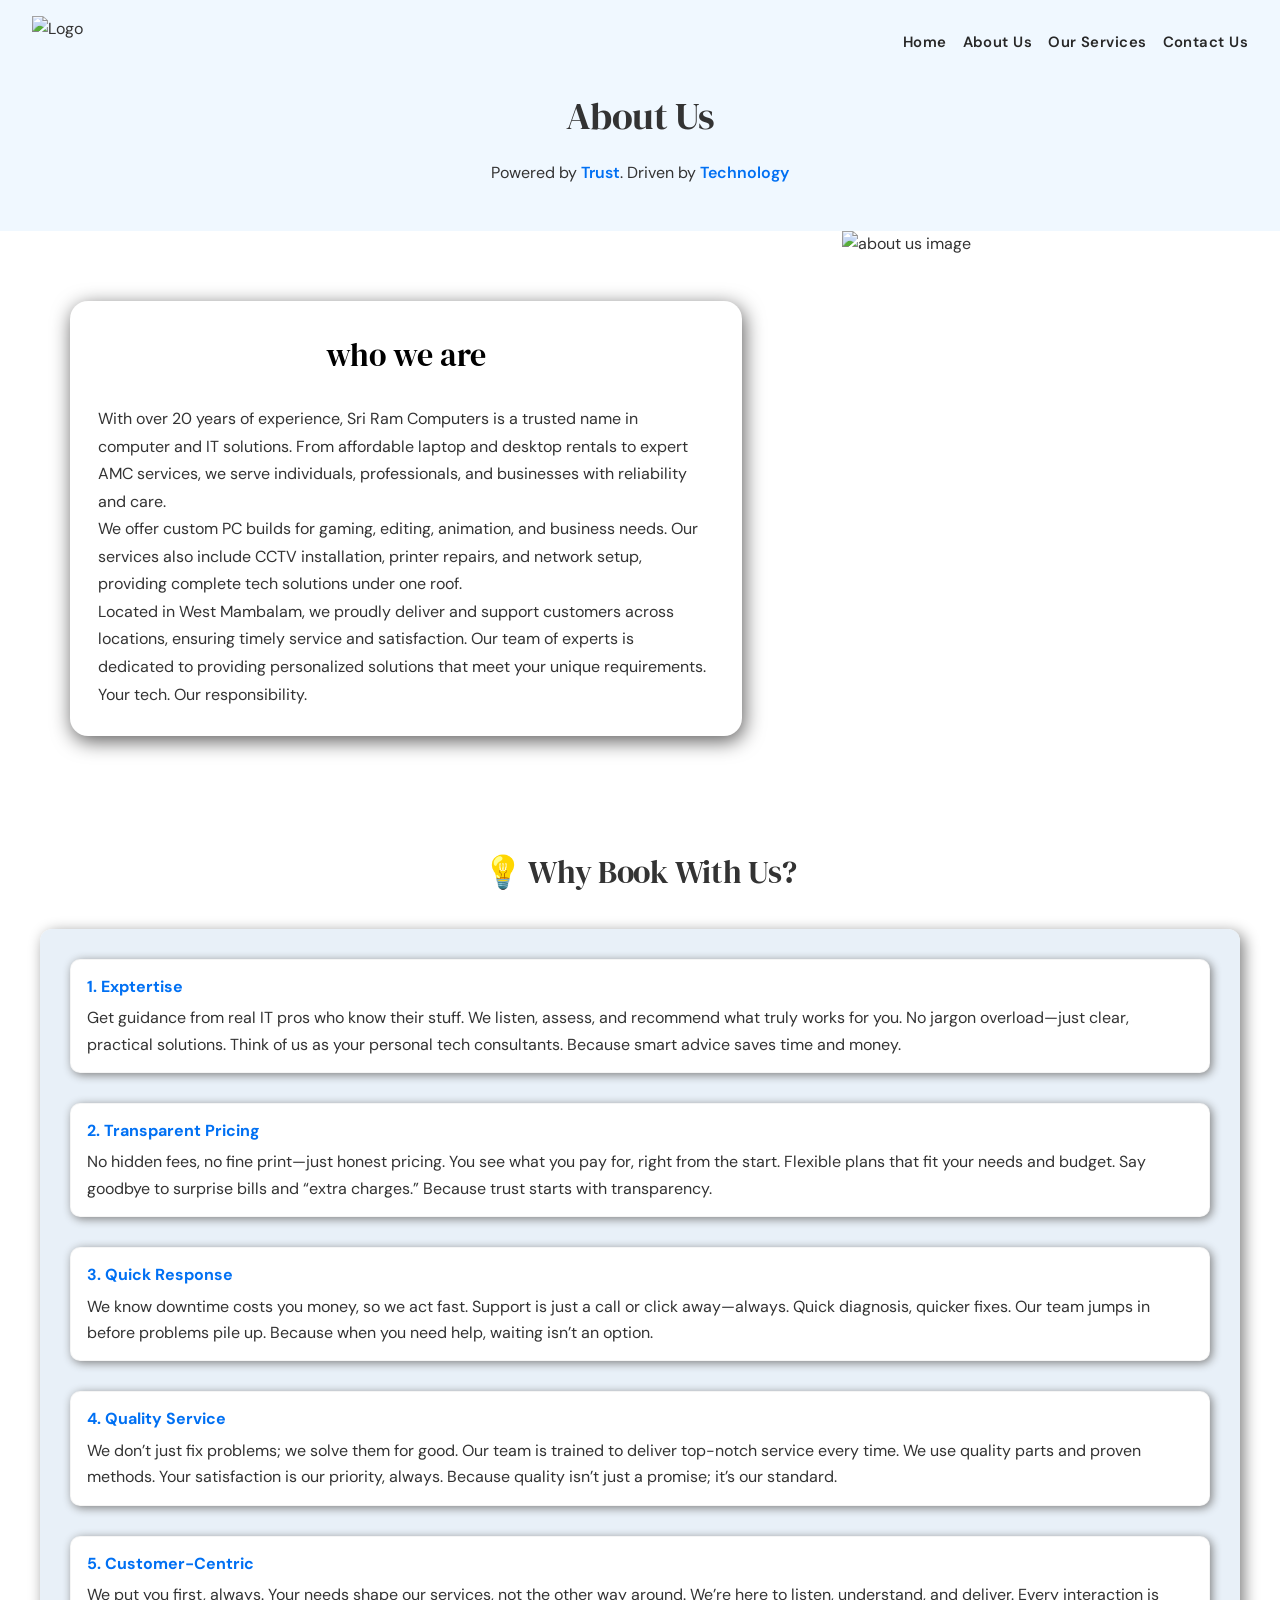
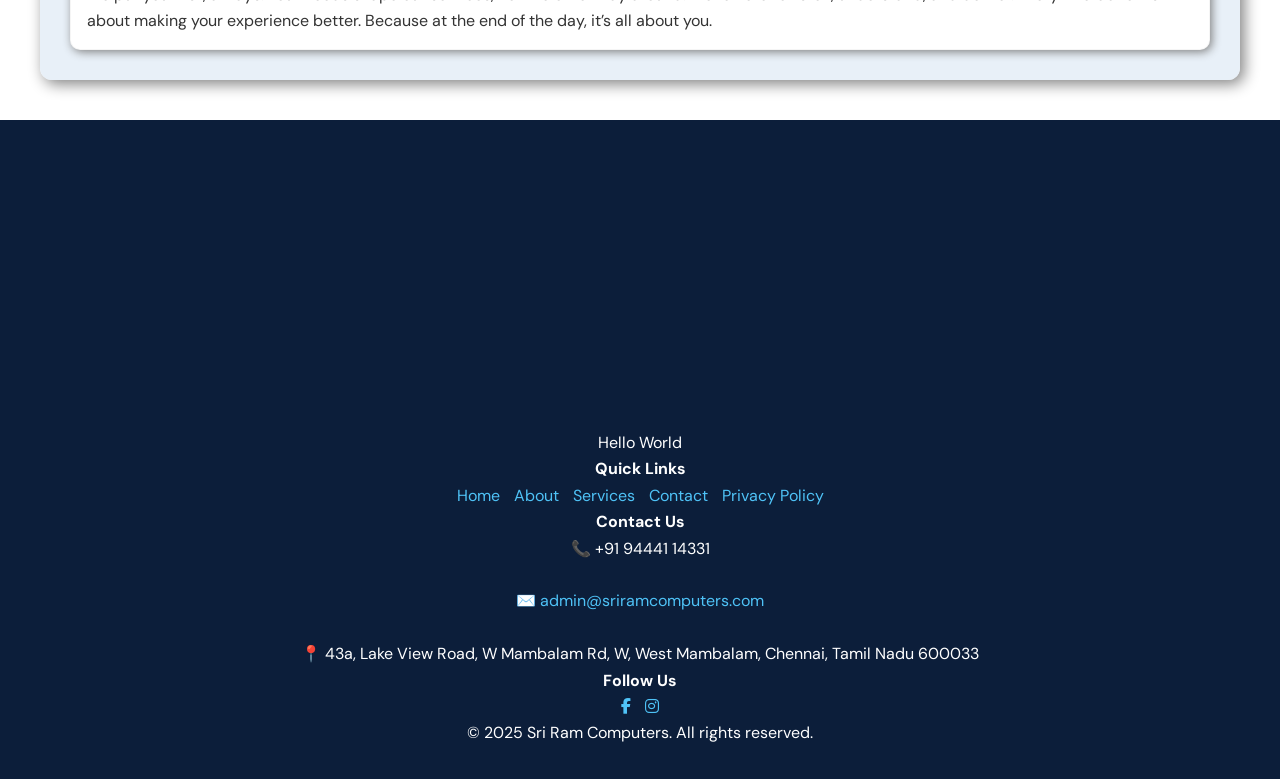
==== about.html @ b716f4c9 "SEO done and the footers edited" ====
<!DOCTYPE html>
<html lang="en">

<head>
  <meta charset="UTF-8">
  <meta name="viewport" content="width=device-width, initial-scale=1.0">
  <title>About Sri Ram Computers | 25+ Years IT Experience in Chennai</title>
  <!-- SEO Meta -->
  <meta name="description"
    content="Learn about Sri Ram Computers – a trusted IT partner in Chennai for over 25 years, offering reliable computer sales, rentals, and services for homes and businesses.">
  <meta name="keywords"
    content="about Sri Ram Computers, IT company Chennai, computer services Chennai, trusted IT partner Chennai">
  <meta name="robots" content="index, follow">
  <meta name="author" content="Sri Ram Computers">
  <link rel="canonical" href="https://www.sriramcomputers.com/about.html">
  <!-- Open Graph -->
  <meta property="og:type" content="website">
  <meta property="og:url" content="https://www.sriramcomputers.com/about.html">
  <meta property="og:title" content="About Sri Ram Computers | Chennai's Trusted IT Partner">
  <meta property="og:description"
    content="Over 25 years of IT expertise in Chennai. Sales, service, rentals and support for individuals and businesses.">
  <meta property="og:image" content="https://www.sriramcomputers.com/img/aboutus.jpg">
  <meta property="og:site_name" content="Sri Ram Computers">
  <meta property="og:locale" content="en_IN">
  <!-- Twitter Card -->
  <meta name="twitter:card" content="summary_large_image">
  <meta name="twitter:title" content="About Sri Ram Computers | Chennai's Trusted IT Partner">
  <meta name="twitter:description"
    content="Over 25 years of IT expertise in Chennai. Sales, service, rentals and support for individuals and businesses.">
  <meta name="twitter:image" content="https://www.sriramcomputers.com/img/aboutus.jpg">
  <link
    href="https://fonts.googleapis.com/css2?family=DM+Sans:ital,opsz,wght@0,9..40,400;0,9..40,500;0,9..40,600;0,9..40,700&family=DM+Serif+Display&family=Bebas+Neue&display=swap"
    rel="stylesheet">
  <link rel="stylesheet" href="css/about.css">
  <link rel="icon" type="image/x-icon" href="/img/fav.png">
  <link href="https://fonts.googleapis.com/css2?family=Inter:wght@400;600;700&display=swap" rel="stylesheet">
  <link href="https://fonts.googleapis.com/css2?family=Bebas+Neue&display=swap" rel="stylesheet">
  <link rel="stylesheet" href="https://cdnjs.cloudflare.com/ajax/libs/font-awesome/6.4.0/css/all.min.css" />
</head>

<body>
  <nav>
    <img class="nav-logo" src="img/logo.png" alt="Logo">

    <button class="menu-toggle" id="menu-toggle" aria-label="Menu" aria-expanded="false" aria-controls="nav-links">
      <span></span><span></span><span></span>
    </button>

    <div class="nav-gap" id="nav-links">
      <a href="index.html" class="btn">Home</a>
      <a href="index.html#about" class="btn">About Us</a>
      <a href="index.html#services" class="btn">Our Services</a>
      <a href="index.html#contact" class="btn">Contact Us</a>
    </div>
  </nav>

  <header class="hero" id="home">
    <h1>About Us</h1>
    <p>Powered by <span>Trust</span>. Driven by <span>Technology</span></p>
  </header>

  <div class="about-container">
    <div class="text-container">

      <h3>who we are</h3>

      <p>With over 20 years of experience, Sri Ram Computers is a trusted name in computer and IT solutions. From
        affordable laptop and desktop rentals to expert AMC services, we serve individuals, professionals, and
        businesses with reliability and care.</p>
      <p>We offer custom PC builds for gaming, editing, animation, and business needs. Our services also include CCTV
        installation, printer repairs, and network setup, providing complete tech solutions under one roof.</p>
      <p>Located in West Mambalam, we proudly deliver and support customers across locations, ensuring timely service
        and satisfaction. Our team of experts is dedicated to providing personalized solutions that meet your unique
        requirements.</p>
      <p>Your tech. Our responsibility.</p>
    </div>
    <div class="image-container">
      <img src="img/aboutus.jpg" alt="about us image">
    </div>
  </div>

  <div class="reason">
    <h2>💡 Why Book With Us?</h2>
    <div class="reason-list">
      <div class="reason-item">
        <h3>1. Exptertise</h3>
        <p>Get guidance from real IT pros who know their stuff.
          We listen, assess, and recommend what truly works for you.
          No jargon overload—just clear, practical solutions.
          Think of us as your personal tech consultants.
          Because smart advice saves time and money.</p>
      </div>
      <div class="reason-item">
        <h3>2. Transparent Pricing</h3>
        <p>No hidden fees, no fine print—just honest pricing.
          You see what you pay for, right from the start.
          Flexible plans that fit your needs and budget.
          Say goodbye to surprise bills and “extra charges.”
          Because trust starts with transparency.</p>
      </div>
      <div class="reason-item">
        <h3>3. Quick Response</h3>
        <p>We know downtime costs you money, so we act fast.
          Support is just a call or click away—always.
          Quick diagnosis, quicker fixes.
          Our team jumps in before problems pile up.
          Because when you need help, waiting isn’t an option.</p>
      </div>
      <div class="reason-item">
        <h3>4. Quality Service</h3>
        <p>We don’t just fix problems; we solve them for good.
          Our team is trained to deliver top-notch service every time.
          We use quality parts and proven methods.
          Your satisfaction is our priority, always.
          Because quality isn’t just a promise; it’s our standard.</p>
      </div>
      <div class="reason-item">
        <h3>5. Customer-Centric</h3>
        <p>We put you first, always.
          Your needs shape our services, not the other way around.
          We’re here to listen, understand, and deliver.
          Every interaction is about making your experience better.
          Because at the end of the day, it’s all about you.</p>
      </div>
    </div>
  </div>

  <footer class="site-footer">
    <div class="footer-content">

      <div class="footer-columns">
        <!-- Services -->
        <div class="footer-column">
          <div class="map">
            <p><iframe
                src="https://www.google.com/maps/embed?pb=!1m18!1m12!1m3!1d3471.8677918205467!2d80.22515581290097!3d13.040030108815001!2m3!1f0!2f0!3f0!3m2!1i1024!2i768!4f13.1!3m3!1m2!1s0x3a5266fea739a29b%3A0xa30458970c34dec3!2sSri%20Ram%20Computers!5e1!3m2!1sen!2sin!4v1753378066794!5m2!1sen!2sin"
                width="270" height="270" style="border:0;" allowfullscreen="" loading="lazy"
                referrerpolicy="no-referrer-when-downgrade">
              </iframe>
            <p>Hello World</p>
            </p>
          </div>
        </div>

        <!-- Quick Links -->
        <div class="footer-column footer-col1">
          <h4>Quick Links</h4>
          <a href="index.html">Home</a>
          <a href="about.html">About</a>
          <a href="services.html">Services</a>
          <a href="contact.html">Contact</a>
          <a href="privacy-policy.html">Privacy Policy</a>
        </div>

        <!-- Contact Info -->
        <div class="footer-column">
          <h4>Contact Us</h4>
          <p>📞 +91 94441 14331</p>
          <a href="mailto:admin@sriramcomputers.com">
            <p>✉️ admin@sriramcomputers.com</p>
          </a>
          <p>📍 43a, Lake View Road, W Mambalam Rd, W, West Mambalam, Chennai, Tamil Nadu 600033</p>
        </div>

        <!-- Social Links -->
        <div class="footer-column3">
          <h4>Follow Us</h4>
          <div class="social-buttons egeon">
            <a href="http://facebook.com/profile.php?id=61578078930568" class="fb" title="Facebook" target="_blank"><i
                class="fab fa-facebook-f"></i></a>
            <a href="https://www.instagram.com/sriramcomputers_chennai?utm_source=ig_web_button_share_sheet&igsh=ZDNlZDc0MzIxNw=="
              class="insta" title="Instagram" target="_blank"><i class="fab fa-instagram"></i></a>
            <!-- <a href="#" class="yt" title="YouTube" target="_blank"><i class="fab fa-youtube"></i></a> -->
          </div>
        </div>
      </div>

      <!-- Social and Copyright -->
      <div class="footer-bottom">
        <p>© 2025 Sri Ram Computers. All rights reserved.</p>
      </div>
    </div>
  </footer>
</body>


</html>
---- css/about.css ----
/* ========== RESET & GLOBAL STYLES ========== */
* {
  margin: 0;
  padding: 0;
  box-sizing: border-box;
}

a { text-decoration: none; }

:root {
  --font-body: 'DM Sans', 'Segoe UI', Tahoma, Geneva, Verdana, sans-serif;
  --font-display: 'DM Serif Display', Georgia, serif;
}

html, body {
  scroll-behavior: smooth;
  font-family: var(--font-body);
  line-height: 1.65;
  background-color: #ffffff;
  color: #333;
  -webkit-font-smoothing: antialiased;
}

.btn {
  text-decoration: none;
  color: inherit;
  position: relative;
  transition: color 0.3s ease;
  font-family: var(--font-body);
  font-weight: 600;
  letter-spacing: 0.01em;
}

.btn::after {
  content: "";
  position: absolute;
  left: 0;
  bottom: -2px;
  width: 0;
  height: 2px;
  background: currentColor;
  transition: width 0.3s ease;
  pointer-events: none;
  z-index: 1;
}

.btn:hover { color: #5d3eff !important; border-radius: 4px; background: none !important; }
.btn:hover::after { width: 100%; }

img { max-width: 100%; height: auto; display: block; }

nav {
  display: flex;
  justify-content: space-between;
  align-items: center;
  background: #F0F8FF;
  flex-wrap: wrap;
  padding: 16px 32px;
  position: static;
}

.nav-logo { height: 52px; width: auto; object-fit: contain; }

.nav-gap { display: flex; flex-wrap: wrap; gap: 8px; align-items: center; }

.nav-gap a {
  color: rgb(40, 40, 40);
  font-weight: 600;
  font-size: 0.93rem;
  letter-spacing: 0.03em;
  margin-left: 8px;
}

.hero {
  background: transparent;
}

.menu-toggle { display: none; flex-direction: column; gap: 5px; background: transparent; border: 0; cursor: pointer; }
.menu-toggle span { width: 25px; height: 3px; background: rgb(40, 40, 40); border-radius: 2px; }

.bg-blur {
  padding: 36px 40px;
  margin-top: 1rem;
  margin-bottom: 2rem;
  background: #ffffff5e;
  box-shadow: 0 8px 40px rgba(0, 0, 0, 0.08);
  backdrop-filter: blur(2px);
  -webkit-backdrop-filter: blur(3px);
  border-radius: 18px;
  border: 1px solid rgba(255,255,255,0.5);
}

.button {
  line-height: 1;
  text-decoration: none;
  display: inline-flex;
  border: none;
  cursor: pointer;
  align-items: center;
  gap: 0.75rem;
  background-color: #0070f3;
  color: #fff;
  border-radius: 10rem;
  font-family: var(--font-body);
  font-weight: 600;
  font-size: 0.93rem;
  letter-spacing: 0.025em;
  padding: 0.8rem 1.6rem 0.8rem 1.2rem;
  white-space: nowrap;
  overflow: hidden;
  transition: background-color 0.25s, transform 0.15s, box-shadow 0.25s;
  box-shadow: 0 2px 12px rgba(0, 112, 243, 0.2);
}

.button__icon-wrapper {
  flex-shrink: 0;
  width: 26px;
  height: 26px;
  position: relative;
  color: var(--clr);
  background-color: #fff;
  border-radius: 50%;
  display: grid;
  place-items: center;
  overflow: hidden;
}

.button:hover .button__icon-wrapper { color: #000; }
.button__icon-svg--copy { position: absolute; transform: translate(-150%, 150%); }
.button:hover .button__icon-svg:first-child { transition: transform 0.3s ease-in-out; transform: translate(150%, -150%); }
.button:hover .button__icon-svg--copy { transition: transform 0.3s ease-in-out 0.1s; transform: translate(0); }
html, body { height: 100%; }
.button:hover { background: #294bd2; transform: translateY(-1px); box-shadow: 0 6px 20px rgba(41, 75, 210, 0.3); }

/* Hero Section */
.hero {
  background-color: #F0F8FF;
  display: flex;
  flex-direction: column;
  align-items: center;
  padding-bottom: 24px;
}

.hero h1 {
  font-family: var(--font-display);
  font-size: 2.4rem;
  font-weight: 400;
  margin-bottom: 12px;
  letter-spacing: -0.01em;
}

.hero p {
  font-family: var(--font-body);
  font-size: 1rem;
  margin-bottom: 20px;
  line-height: 1.7;
}

.hero p span { color: #0070f3; font-weight: 600; }

.about-container {
  display: flex;
  flex-direction: row;
  gap: 30px;
}

.text-container h3 {
  flex: 1;
  text-align: center;
  font-family: var(--font-display);
  font-size: 2rem;
  font-weight: 400;
  color: #000000;
  margin-bottom: 1.5rem;
}

.text-container p {
  font-family: var(--font-body);
  font-size: 1rem;
  line-height: 1.72;
}

.text-container {
  box-shadow: 2px 5px 20px rgb(92, 91, 91);
  border-radius: 18px;
  padding: 1.75rem;
  margin: 70px;
  background-color: white;
}

.image-container { width: 100%; height: auto; }

.reason {
  display: flex;
  flex-direction: column;
  margin: 20px;
  padding: 20px;
}

.reason h2 {
  font-family: var(--font-display);
  text-align: center;
  margin-bottom: 30px;
  font-size: 2rem;
  font-weight: 400;
  letter-spacing: -0.01em;
}

.reason-list {
  display: flex;
  flex-direction: column;
  gap: 10px;
  background-color: hsla(208, 54%, 93%, 0.836);
  border-radius: 12px;
  padding: 20px;
  box-shadow: 4px 4px 15px grey;
}

.reason-item {
  flex: 1;
  background-color: white;
  padding: 14px 16px;
  border-radius: 10px;
  box-shadow: 2px 2px 10px grey;
  margin: 10px;
  transition: box-shadow 0.3s ease, transform 0.3s ease;
  border: 1px solid rgba(0,0,0,0.04);
}

.reason-item h3 {
  font-family: var(--font-body);
  font-size: 1rem;
  font-weight: 700;
  color: #0070f3;
  margin-bottom: 5px;
}

.reasonn-item p {
  font-family: var(--font-body);
  font-size: 0.95rem;
  color: #333;
  line-height: 1.6;
}

.reason-item:hover {
  transform: scale(1.02);
  box-shadow: 5px 5px 15px grey;
}

/* Footer */
footer {
  background-color: #0c1e3a;
  color: white;
  text-align: center;
  padding: 2rem 1rem;
  display: block;
  unicode-bidi: isolate;
  font-family: var(--font-body);
}

footer a { color: #4fc3f7; margin: 0 5px; text-decoration: none; position: relative; }
footer a:hover { color: white; transition: color 0.3s ease; }
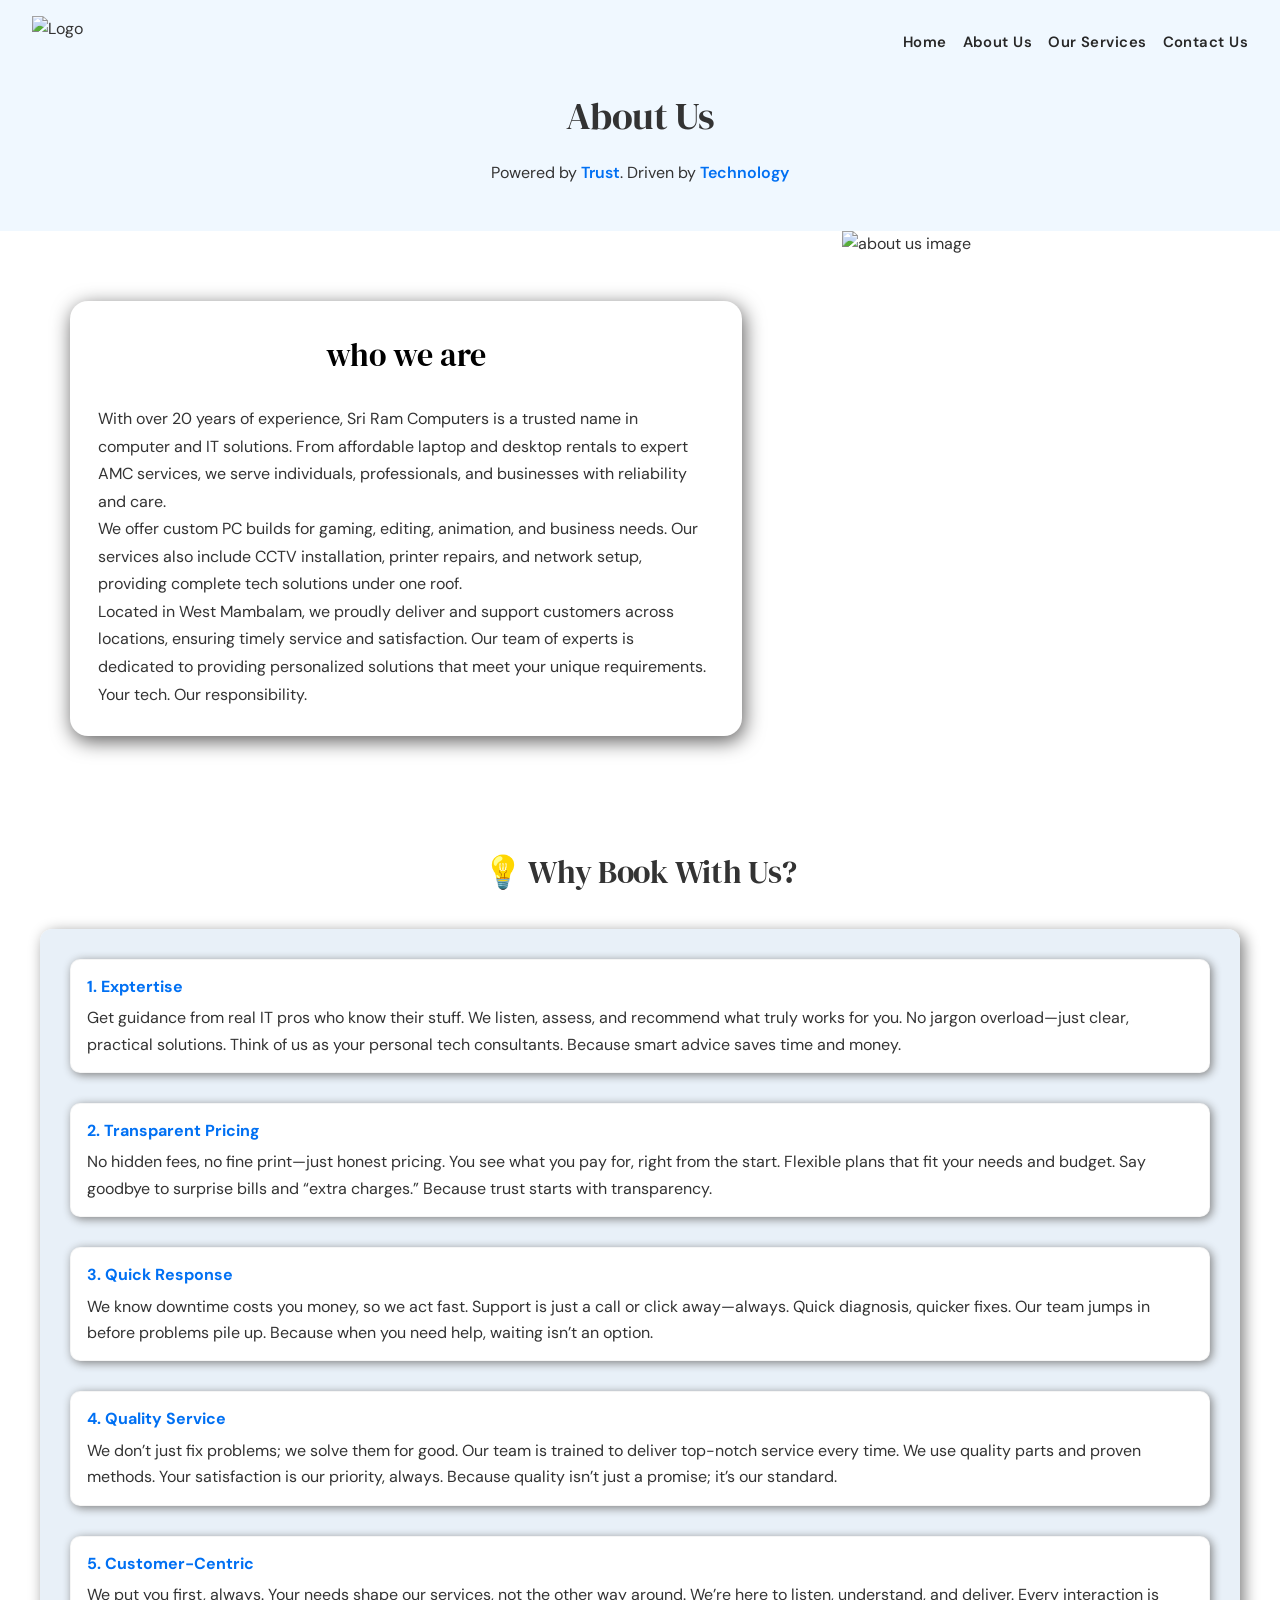
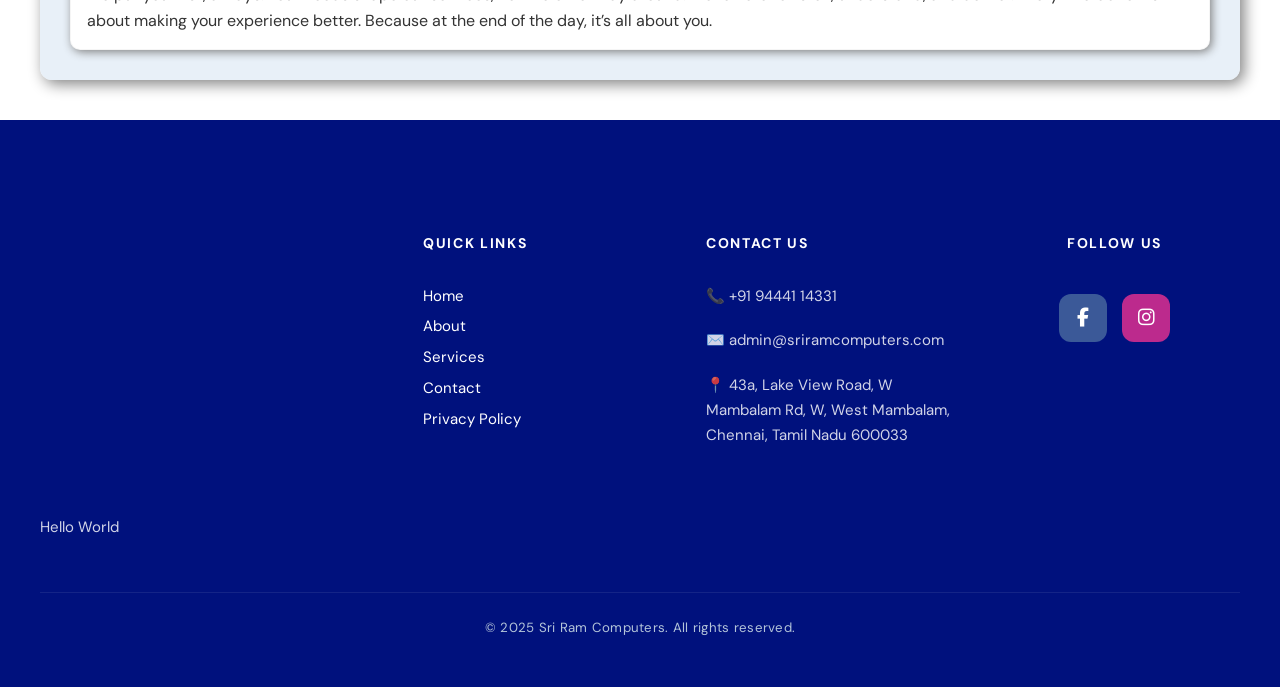
==== commit 8d835c8a: "edited the footer and overall alignments" ====
--- a/about.html
+++ b/about.html
@@ -126,61 +126,61 @@
   </div>
 
   <footer class="site-footer">
-    <div class="footer-content">
+        <div class="footer-content">
 
-      <div class="footer-columns">
-        <!-- Services -->
-        <div class="footer-column">
-          <div class="map">
-            <p><iframe
-                src="https://www.google.com/maps/embed?pb=!1m18!1m12!1m3!1d3471.8677918205467!2d80.22515581290097!3d13.040030108815001!2m3!1f0!2f0!3f0!3m2!1i1024!2i768!4f13.1!3m3!1m2!1s0x3a5266fea739a29b%3A0xa30458970c34dec3!2sSri%20Ram%20Computers!5e1!3m2!1sen!2sin!4v1753378066794!5m2!1sen!2sin"
-                width="270" height="270" style="border:0;" allowfullscreen="" loading="lazy"
-                referrerpolicy="no-referrer-when-downgrade">
-              </iframe>
-            <p>Hello World</p>
-            </p>
-          </div>
+            <div class="footer-columns">
+                <!-- Services -->
+                <div class="footer-column">
+                    <div class="map">
+                        <p><iframe
+                                src="https://www.google.com/maps/embed?pb=!1m18!1m12!1m3!1d3471.8677918205467!2d80.22515581290097!3d13.040030108815001!2m3!1f0!2f0!3f0!3m2!1i1024!2i768!4f13.1!3m3!1m2!1s0x3a5266fea739a29b%3A0xa30458970c34dec3!2sSri%20Ram%20Computers!5e1!3m2!1sen!2sin!4v1753378066794!5m2!1sen!2sin"
+                                width="270" height="270" style="border:0;" allowfullscreen="" loading="lazy"
+                                referrerpolicy="no-referrer-when-downgrade">
+                            </iframe>
+                            <p>Hello World</p>
+                        </p>
+                    </div>
+                </div>
+
+                <!-- Quick Links -->
+                <div class="footer-column footer-col1">
+                    <h4>Quick Links</h4>
+                    <a href="index.html">Home</a>
+                    <a href="about.html">About</a>
+                    <a href="services.html">Services</a>
+                    <a href="contact.html">Contact</a>
+                    <a href="privacy-policy.html">Privacy Policy</a>
+                </div>
+
+                <!-- Contact Info -->
+                <div class="footer-column">
+                    <h4>Contact Us</h4>
+                    <p>📞 +91 94441 14331</p>
+                    <a href="mailto:admin@sriramcomputers.com">
+                        <p>✉️ admin@sriramcomputers.com</p>
+                    </a>
+                    <p>📍 43a, Lake View Road, W Mambalam Rd, W, West Mambalam, Chennai, Tamil Nadu 600033</p>
+                </div>
+
+                <!-- Social Links -->
+                <div class="footer-column3">
+                    <h4>Follow Us</h4>
+                    <div class="social-buttons egeon">
+                        <a href="http://facebook.com/profile.php?id=61578078930568" class="fb" title="Facebook"
+                            target="_blank"><i class="fab fa-facebook-f"></i></a>
+                        <a href="https://www.instagram.com/sriramcomputers_chennai?utm_source=ig_web_button_share_sheet&igsh=ZDNlZDc0MzIxNw=="
+                            class="insta" title="Instagram" target="_blank"><i class="fab fa-instagram"></i></a>
+                        <!-- <a href="#" class="yt" title="YouTube" target="_blank"><i class="fab fa-youtube"></i></a> -->
+                    </div>
+                </div>
+            </div>
+
+            <!-- Social and Copyright -->
+            <div class="footer-bottom">
+                <p>© 2025 Sri Ram Computers. All rights reserved.</p>
+            </div>
         </div>
-
-        <!-- Quick Links -->
-        <div class="footer-column footer-col1">
-          <h4>Quick Links</h4>
-          <a href="index.html">Home</a>
-          <a href="about.html">About</a>
-          <a href="services.html">Services</a>
-          <a href="contact.html">Contact</a>
-          <a href="privacy-policy.html">Privacy Policy</a>
-        </div>
-
-        <!-- Contact Info -->
-        <div class="footer-column">
-          <h4>Contact Us</h4>
-          <p>📞 +91 94441 14331</p>
-          <a href="mailto:admin@sriramcomputers.com">
-            <p>✉️ admin@sriramcomputers.com</p>
-          </a>
-          <p>📍 43a, Lake View Road, W Mambalam Rd, W, West Mambalam, Chennai, Tamil Nadu 600033</p>
-        </div>
-
-        <!-- Social Links -->
-        <div class="footer-column3">
-          <h4>Follow Us</h4>
-          <div class="social-buttons egeon">
-            <a href="http://facebook.com/profile.php?id=61578078930568" class="fb" title="Facebook" target="_blank"><i
-                class="fab fa-facebook-f"></i></a>
-            <a href="https://www.instagram.com/sriramcomputers_chennai?utm_source=ig_web_button_share_sheet&igsh=ZDNlZDc0MzIxNw=="
-              class="insta" title="Instagram" target="_blank"><i class="fab fa-instagram"></i></a>
-            <!-- <a href="#" class="yt" title="YouTube" target="_blank"><i class="fab fa-youtube"></i></a> -->
-          </div>
-        </div>
-      </div>
-
-      <!-- Social and Copyright -->
-      <div class="footer-bottom">
-        <p>© 2025 Sri Ram Computers. All rights reserved.</p>
-      </div>
-    </div>
-  </footer>
+    </footer>
 </body>
 
 
--- a/css/about.css
+++ b/css/about.css
@@ -247,16 +247,516 @@
   box-shadow: 5px 5px 15px grey;
 }
 
-/* Footer */
-footer {
-  background-color: #0c1e3a;
+/* ========== FOOTER ========== */
+.site-footer {
+  background-color: #00117d;
+  color: #dbefff;
+  padding: 3rem 0;
+  font-family: var(--font-body);
+}
+
+.footer-content {
+  max-width: 1200px;
+  margin: 0 auto;
+}
+
+.footer-columns {
+  display: flex;
+  justify-content: space-between;
+  flex-wrap: wrap;
+  gap: 2rem;
+  margin-bottom: 32px;
+}
+
+.footer-column {
+  flex: 1;
+  min-width: 250px;
+  margin-top: 50px;
+}
+
+.footer-column h4 {
   color: white;
+  margin-bottom: 1rem;
+  font-size: 14px;
+  font-weight: 700;
+  letter-spacing: 0.12em;
+  text-transform: uppercase;
+  font-family: var(--font-body);
+  line-height: 50px;
+}
+
+.footer-column a {
+  display: block;
+  margin: 6px 0;
+  color: white;
+  text-decoration: none;
+  transition: color 0.3s;
+  font-size: 15px;
+  font-family: var(--font-body);
+}
+
+.footer-column a:hover {
+  color: white;
+}
+
+.footer-columns3 {
+  display: flex;
+  justify-content: space-between;
+  flex-wrap: wrap;
+  gap: 2rem;
+  margin-bottom: 32px;
+}
+
+.footer-column3 {
+  flex: 1;
+  min-width: 250px;
+  margin-top: 50px;
+}
+
+.footer-column3 h4 {
+  color: white;
+  margin-bottom: 1rem;
+  font-size: 14px;
+  font-family: var(--font-body);
+  font-weight: 700;
+  letter-spacing: 0.12em;
+  text-transform: uppercase;
+  line-height: 50px;
   text-align: center;
-  padding: 2rem 1rem;
+}
+
+.footer-column3 a {
   display: block;
-  unicode-bidi: isolate;
-  font-family: var(--font-body);
-}
-
-footer a { color: #4fc3f7; margin: 0 5px; text-decoration: none; position: relative; }
-footer a:hover { color: white; transition: color 0.3s ease; }
+  margin: 6px 0;
+  color: white;
+  text-decoration: none;
+  transition: color 0.3s;
+  font-size: 15px;
+}
+
+.footer-column3 a:hover {
+  color: white;
+}
+
+.social-buttons {
+  display: flex;
+  gap: 15px;
+  margin-top: 20px;
+}
+
+.social-buttons a {
+  text-decoration: none;
+  color: white;
+  width: 48px;
+  height: 48px;
+  display: flex;
+  align-items: center;
+  justify-content: center;
+  border-radius: 12px;
+  font-size: 19px;
+  transition: transform 0.2s linear, border-radius 0.2s linear, box-shadow 0.2s;
+}
+
+.social-buttons {
+  display: flex;
+  justify-content: center;
+  gap: 15px;
+}
+
+.social-buttons.egeon a:hover {
+  transform: rotate(-90deg);
+  border-top-left-radius: 50%;
+  border-top-right-radius: 50%;
+  border-bottom-left-radius: 50%;
+  box-shadow: 0 4px 16px rgba(0,0,0,0.3);
+}
+
+.social-buttons.egeon a:hover i {
+  transform: rotate(90deg);
+}
+
+/* Colors */
+.fb {
+  background-color: #3b5998;
+}
+
+.insta {
+  background-color: #bc2a8d;
+}
+
+.in {
+  background-color: #007bb6;
+}
+
+.yt {
+  background-color: #ff0000;
+}
+
+.social-buttons a i {
+  transition: transform 0.2s linear;
+}
+
+.footer-column p {
+  text-decoration: none;
+  color: rgba(255,255,255,0.82);
+  font-size: 15px;
+  line-height: 1.65;
+  margin-bottom: 20px;
+  font-family: var(--font-body);
+}
+
+.footer-bottom {
+  text-align: center;
+  font-size: 0.83rem;
+  color: #b3c4d9;
+  padding-top: 1.5rem;
+  border-top: 1px solid rgba(255,255,255,0.08);
+  font-family: var(--font-body);
+  letter-spacing: 0.02em;
+}
+
+.footer-bottom a {
+  color: #4fc3f7;
+  text-decoration: none;
+  margin: 0 5px;
+}
+
+.footer-bottom a:hover {
+  text-decoration: underline;
+}
+
+.footer-col1 {
+  align-items: center;
+  margin-left: 100px;
+  margin-top: 50px;
+}
+
+/* ===================== 1024px and below ===================== */
+@media (max-width: 1024px) {
+  .hero .container {
+    flex-direction: column;
+    text-align: center;
+  }
+
+  .container-abt {
+    flex-direction: column;
+    align-items: center;
+    padding: 40px 20px;
+    text-align: center;
+  }
+
+  .about-images {
+    flex-direction: row;
+    flex-wrap: wrap;
+    justify-content: center;
+    gap: 20px;
+    width: 100%;
+    padding: 0 20px;
+  }
+
+  .about-images .col-left,
+  .about-images .col-right {
+    width: 100%;
+    display: flex;
+    justify-content: center;
+  }
+
+  .about-images .col-left img,
+  .about-images .col-right img {
+    width: 100%;
+    max-width: 280px;
+    height: auto;
+    border-radius: 18px;
+  }
+
+  .about-text {
+    max-width: 100%;
+    padding: 30px 20px 0;
+    text-align: center;
+  }
+
+  .about-text .abt-h3 {
+    font-size: 2.1rem;
+  }
+
+  .about-text .abt-p {
+    font-size: 1rem;
+  }
+
+  .col-r-div {
+    width: 100%;
+    max-width: 280px;
+    margin: 0 auto;
+    text-align: center;
+  }
+
+  .services .features {
+    grid-template-columns: repeat(2, 1fr);
+    gap: 1.5rem;
+  }
+
+  .features .card img {
+    margin-left: auto;
+    margin-right: auto;
+    display: block;
+  }
+
+  .card {
+    height: auto;
+  }
+
+  .footer-columns {
+    gap: 1.5rem;
+    padding: 0 20px;
+  }
+
+  .footer-column,
+  .footer-column3,
+  .footer-col1 {
+    flex: 1 1 45%;
+    text-align: left;
+    margin-left: 0;
+  }
+
+  .footer-column3 h4 {
+    text-align: left;
+  }
+}
+
+
+/* ===================== 768px and below ===================== */
+@media (max-width: 768px) {
+
+  .menu-toggle {
+    display: flex;
+  }
+
+  .nav-gap {
+    display: none !important;
+    flex-direction: column;
+    gap: 15px;
+    background: rgba(255, 255, 255, 0.97);
+    position: absolute;
+    top: 70px;
+    right: 20px;
+    padding: 16px 20px;
+    border-radius: 12px;
+    z-index: 1000;
+    box-shadow: 0 8px 32px rgba(0,0,0,0.12);
+    border: 1px solid rgba(0,0,0,0.06);
+  }
+
+  .nav-gap.show {
+    display: flex !important;
+  }
+
+  .about-images {
+    flex-direction: column;
+    align-items: center;
+    gap: 20px;
+    padding: 0 20px;
+    width: 100%;
+  }
+
+  .about-images .col-left,
+  .about-images .col-right {
+    width: 100%;
+    justify-content: center;
+  }
+
+  .about-images .col-left img,
+  .about-images .col-right img {
+    width: 100%;
+    max-width: 260px;
+    height: auto;
+    border-radius: 16px;
+  }
+
+  .col-r-div {
+    width: 100%;
+    max-width: 260px;
+    margin: 0 auto;
+    text-align: center;
+  }
+
+  .about-text {
+    padding: 20px;
+    text-align: center;
+  }
+
+  .about-text .abt-h3 {
+    font-size: 1.9rem;
+  }
+
+  .about-text .abt-p {
+    font-size: 1rem;
+    padding: 0 5px;
+  }
+
+  .services .features {
+    grid-template-columns: 1fr;
+    gap: 1.5rem;
+  }
+
+  .services .heading-with-line {
+    flex-direction: column;
+    text-align: center;
+    padding: 10px;
+  }
+
+  .services .ser-h3 {
+    text-align: center;
+    padding-left: 0;
+    font-size: 2rem;
+  }
+
+  .vertical-line-section {
+    flex-direction: column;
+    align-items: center;
+    margin-top: 20px;
+    margin-bottom: 20px;
+  }
+
+  .vertical-line {
+    width: 100px;
+    height: 3px;
+    background-color: #1c1c1c;
+    margin: 0 auto;
+  }
+
+  .line-text {
+    margin: 0;
+    font-size: 0.95rem;
+    text-align: center;
+    max-width: 90%;
+  }
+
+  .features .card img {
+    width: 80px;
+    height: 80px;
+  }
+
+  .footer-columns {
+    flex-direction: column;
+    align-items: center;
+    padding: 0 20px;
+  }
+
+  .footer-column,
+  .footer-column3,
+  .footer-col1 {
+    width: 100%;
+    text-align: center;
+    margin: 20px 0;
+  }
+
+  .footer-column3 h4 {
+    text-align: center;
+  }
+
+  .social-buttons {
+    justify-content: center;
+  }
+
+  .footer-column iframe {
+    width: 90%;
+    height: 200px;
+  }
+}
+
+
+/* ===================== 600px and below ===================== */
+@media (max-width: 600px) {
+  .footer-links {
+    flex-direction: column;
+    align-items: center;
+    gap: 2rem;
+  }
+}
+
+
+/* ===================== 480px and below ===================== */
+@media (max-width: 480px) {
+  .hero h1 {
+    font-size: 2.4rem;
+  }
+
+  .about-images {
+    padding: 0 16px;
+  }
+
+  .about-images .col-left img,
+  .about-images .col-right img {
+    width: 70% !important;
+    max-width: 200px !important;
+    height: auto !important;
+    border-radius: 12px;
+    display: block;
+    margin: 0 auto;
+  }
+
+  .col-r-div {
+    width: 80% !important;
+    max-width: 200px !important;
+    padding: 15px 0;
+    margin: 0 auto;
+    text-align: center;
+  }
+
+  .about-text .abt-p {
+    font-size: 0.95rem;
+    padding: 0 10px;
+  }
+
+  .col-r-div h1 {
+    font-size: 36px;
+  }
+
+  .col-r-div h3 {
+    font-size: 12px;
+  }
+
+  .features .card {
+    padding: 1.25rem;
+  }
+
+  .features .card h3 {
+    font-size: 1rem;
+  }
+
+  .features .card p {
+    font-size: 1.1rem;
+  }
+
+  .features .card img {
+    width: 72px;
+    height: 72px;
+  }
+
+  .button {
+    font-size: 0.875rem;
+    padding: 0.7rem 1.2rem;
+  }
+
+  .footer-column h4,
+  .footer-column3 h4 {
+    font-size: 13px;
+  }
+
+  .footer-column a,
+  .footer-column3 a,
+  .footer-column p {
+    font-size: 14px;
+  }
+
+  .footer-bottom {
+    font-size: 0.78rem;
+    padding: 0 10px;
+  }
+
+  .social-buttons a {
+    width: 42px;
+    height: 42px;
+    font-size: 17px;
+  }
+}
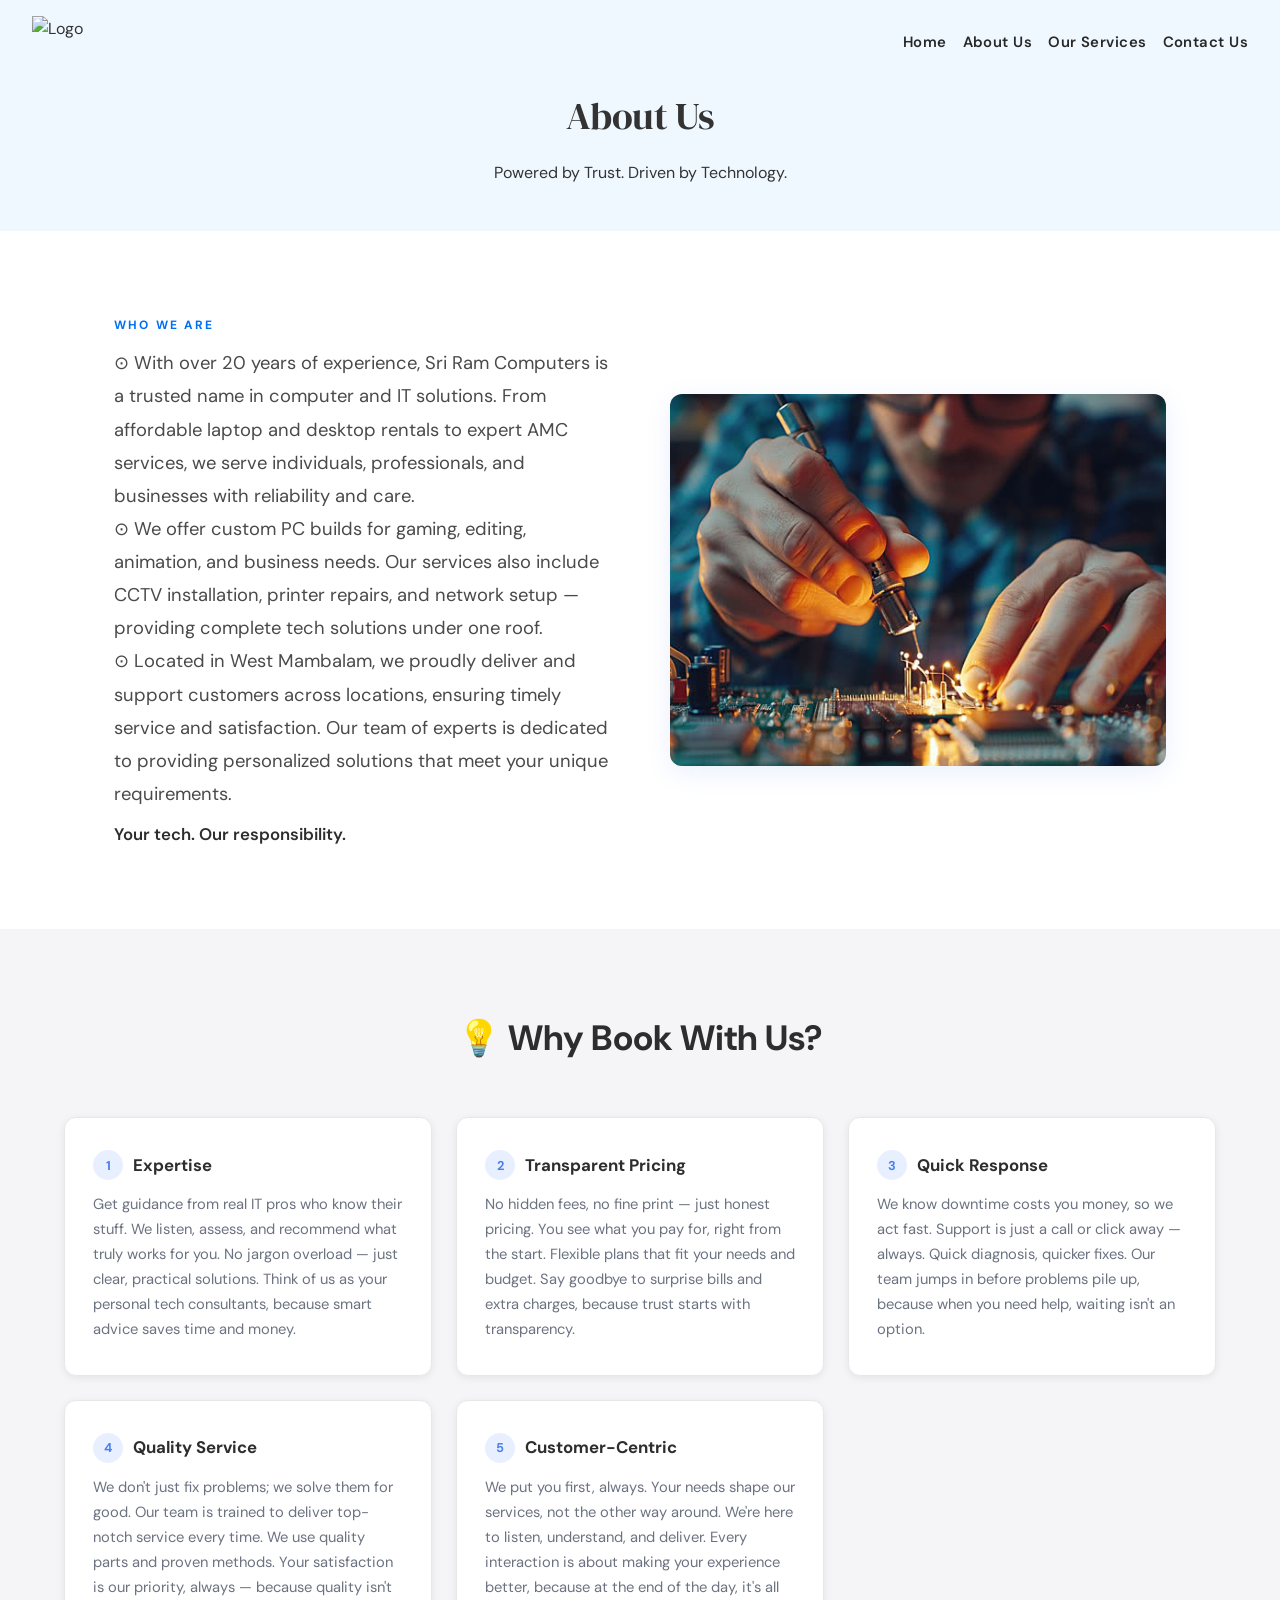
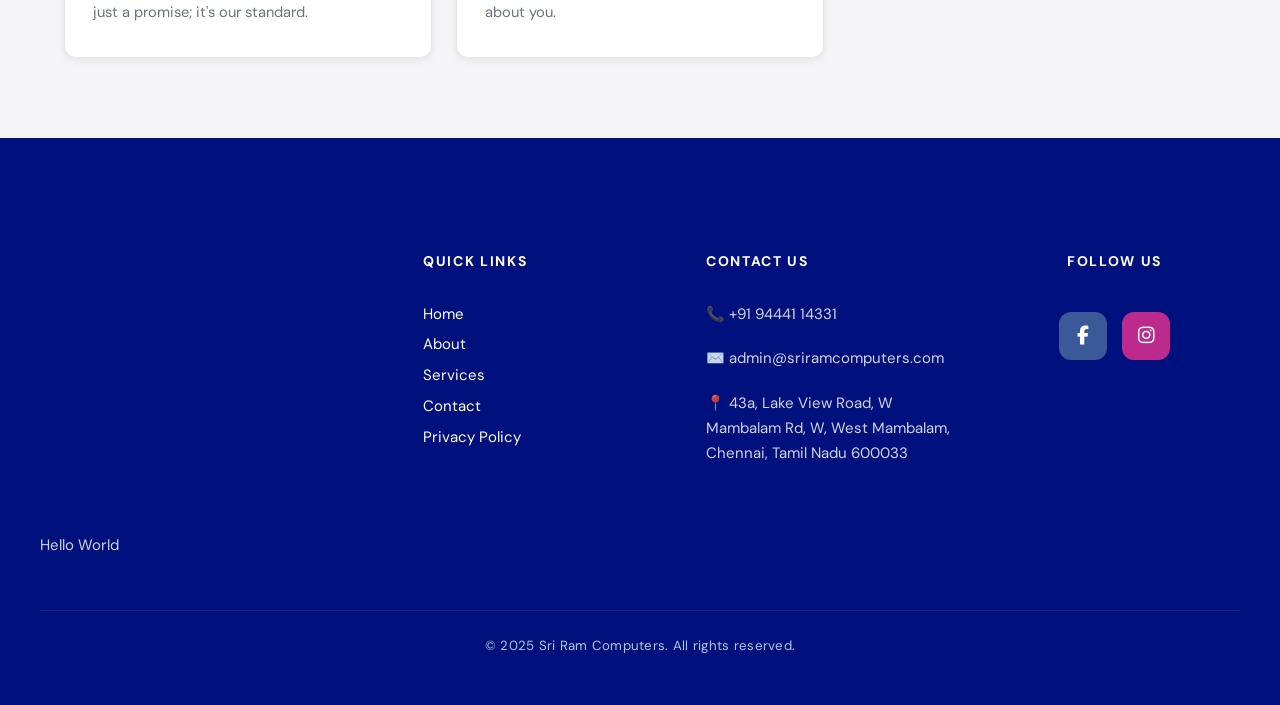
==== commit c365a02f: "made every chage that was needed, site's frontend look works are complete now" ====
--- a/about.html
+++ b/about.html
@@ -28,17 +28,702 @@
   <meta name="twitter:description"
     content="Over 25 years of IT expertise in Chennai. Sales, service, rentals and support for individuals and businesses.">
   <meta name="twitter:image" content="https://www.sriramcomputers.com/img/aboutus.jpg">
+  <!-- Fonts -->
   <link
     href="https://fonts.googleapis.com/css2?family=DM+Sans:ital,opsz,wght@0,9..40,400;0,9..40,500;0,9..40,600;0,9..40,700&family=DM+Serif+Display&family=Bebas+Neue&display=swap"
     rel="stylesheet">
-  <link rel="stylesheet" href="css/about.css">
+  <link href="https://fonts.googleapis.com/css2?family=Inter:wght@400;600;700&display=swap" rel="stylesheet">
+  <link rel="stylesheet" href="https://cdnjs.cloudflare.com/ajax/libs/font-awesome/6.4.0/css/all.min.css" />
   <link rel="icon" type="image/x-icon" href="/img/fav.png">
-  <link href="https://fonts.googleapis.com/css2?family=Inter:wght@400;600;700&display=swap" rel="stylesheet">
-  <link href="https://fonts.googleapis.com/css2?family=Bebas+Neue&display=swap" rel="stylesheet">
-  <link rel="stylesheet" href="https://cdnjs.cloudflare.com/ajax/libs/font-awesome/6.4.0/css/all.min.css" />
+
+  <style>
+    /* ── CSS Variables ───────────────────────────────────────── */
+    :root {
+      --primary: #4A7FED;
+      --primary-dark: #3D66D9;
+      --accent: #2563EB;
+      --navy: #001447;
+      --navy-mid: #0a1f5c;
+      --white: #ffffff;
+      --off-white: #F5F5F7;
+      --light-bg: #FAFAFA;
+      --light-blue: #E8F0FF;
+      --text-dark: #2D2D2D;
+      --text-mid: #444444;
+      --text-muted: #6b7280;
+      --border: #e5e7eb;
+      --shadow-sm: 0 2px 8px rgba(0, 0, 0, 0.07);
+      --shadow-md: 0 6px 24px rgba(74, 127, 237, 0.12);
+      --radius: 12px;
+      --transition: 0.25s ease;
+    }
+
+    /* ── Reset & Base ────────────────────────────────────────── */
+    *,
+    *::before,
+    *::after {
+      box-sizing: border-box;
+      margin: 0;
+      padding: 0;
+    }
+
+    html {
+      scroll-behavior: smooth;
+    }
+
+    body {
+      font-family: 'DM Sans', 'Inter', sans-serif;
+      color: var(--text-dark);
+      background: var(--white);
+      line-height: 1.6;
+      -webkit-font-smoothing: antialiased;
+    }
+
+    /* ── Provided nav & hero CSS (unchanged) ────────────────── */
+    a {
+      text-decoration: none;
+    }
+
+    :root {
+      --font-body: 'DM Sans', 'Segoe UI', Tahoma, Geneva, Verdana, sans-serif;
+      --font-display: 'DM Serif Display', Georgia, serif;
+    }
+
+    html,
+    body {
+      scroll-behavior: smooth;
+      font-family: var(--font-body);
+      line-height: 1.65;
+      background-color: #ffffff;
+      color: #333;
+      -webkit-font-smoothing: antialiased;
+      height: 100%;
+    }
+
+    .btn {
+      text-decoration: none;
+      color: inherit;
+      position: relative;
+      transition: color 0.3s ease;
+      font-family: var(--font-body);
+      font-weight: 600;
+      letter-spacing: 0.01em;
+    }
+
+    .btn::after {
+      content: "";
+      position: absolute;
+      left: 0;
+      bottom: -2px;
+      width: 0;
+      height: 2px;
+      background: currentColor;
+      transition: width 0.3s ease;
+      pointer-events: none;
+      z-index: 1;
+    }
+
+    .btn:hover {
+      color: #5d3eff !important;
+      border-radius: 4px;
+      background: none !important;
+    }
+
+    .btn:hover::after {
+      width: 100%;
+    }
+
+    img {
+      max-width: 100%;
+      height: auto;
+      display: block;
+    }
+
+    nav {
+      display: flex;
+      justify-content: space-between;
+      align-items: center;
+      background: #F0F8FF;
+      flex-wrap: wrap;
+      padding: 16px 32px;
+      position: static;
+    }
+
+    .nav-logo {
+      height: 52px;
+      width: auto;
+      object-fit: contain;
+    }
+
+    .nav-gap {
+      display: flex;
+      flex-wrap: wrap;
+      gap: 8px;
+      align-items: center;
+    }
+
+    .nav-gap a {
+      color: rgb(40, 40, 40);
+      font-weight: 600;
+      font-size: 0.93rem;
+      letter-spacing: 0.03em;
+      margin-left: 8px;
+    }
+
+    .hero {
+      background: transparent;
+    }
+
+    .menu-toggle {
+      display: none;
+      flex-direction: column;
+      gap: 5px;
+      background: transparent;
+      border: 0;
+      cursor: pointer;
+    }
+
+    .menu-toggle span {
+      width: 25px;
+      height: 3px;
+      background: rgb(40, 40, 40);
+      border-radius: 2px;
+    }
+
+    .bg-blur {
+      padding: 36px 40px;
+      margin-top: 1rem;
+      margin-bottom: 2rem;
+      background: #ffffff5e;
+      box-shadow: 0 8px 40px rgba(0, 0, 0, 0.08);
+      backdrop-filter: blur(2px);
+      -webkit-backdrop-filter: blur(3px);
+      border-radius: 18px;
+      border: 1px solid rgba(255, 255, 255, 0.5);
+    }
+
+    .button {
+      line-height: 1;
+      text-decoration: none;
+      display: inline-flex;
+      border: none;
+      cursor: pointer;
+      align-items: center;
+      gap: 0.75rem;
+      background-color: #0070f3;
+      color: #fff;
+      border-radius: 10rem;
+      font-family: var(--font-body);
+      font-weight: 600;
+      font-size: 0.93rem;
+      letter-spacing: 0.025em;
+      padding: 0.8rem 1.6rem 0.8rem 1.2rem;
+      white-space: nowrap;
+      overflow: hidden;
+      transition: background-color 0.25s, transform 0.15s, box-shadow 0.25s;
+      box-shadow: 0 2px 12px rgba(0, 112, 243, 0.2);
+    }
+
+    .button__icon-wrapper {
+      flex-shrink: 0;
+      width: 26px;
+      height: 26px;
+      position: relative;
+      color: var(--clr);
+      background-color: #fff;
+      border-radius: 50%;
+      display: grid;
+      place-items: center;
+      overflow: hidden;
+    }
+
+    .button:hover .button__icon-wrapper {
+      color: #000;
+    }
+
+    .button__icon-svg--copy {
+      position: absolute;
+      transform: translate(-150%, 150%);
+    }
+
+    .button:hover .button__icon-svg:first-child {
+      transition: transform 0.3s ease-in-out;
+      transform: translate(150%, -150%);
+    }
+
+    .button:hover .button__icon-svg--copy {
+      transition: transform 0.3s ease-in-out 0.1s;
+      transform: translate(0);
+    }
+
+    .button:hover {
+      background: #294bd2;
+      transform: translateY(-1px);
+      box-shadow: 0 6px 20px rgba(41, 75, 210, 0.3);
+    }
+
+    /* Hero Section */
+    .hero {
+      background-color: #F0F8FF;
+      display: flex;
+      flex-direction: column;
+      align-items: center;
+      padding-bottom: 24px;
+    }
+
+    .hero h1 {
+      font-family: var(--font-display);
+      font-size: 2.4rem;
+      font-weight: 400;
+      margin-bottom: 12px;
+      letter-spacing: -0.01em;
+    }
+
+    .hero p {
+      font-family: var(--font-body);
+      font-size: 1rem;
+      margin-bottom: 20px;
+      line-height: 1.7;
+    }
+
+    /* ── About Container ─────────────────────────────────────── */
+    .about-container {
+      display: grid;
+      grid-template-columns: 1fr 1fr;
+      gap: 60px;
+      align-items: center;
+      max-width: 1180px;
+      margin: 0 auto;
+      padding: 80px 5%;
+    }
+
+    .text-container h3 {
+      color: #0070f3;
+      font-size: 0.75rem;
+      font-family: var(--font-body);
+      font-weight: 700;
+      letter-spacing: 0.18em;
+      text-transform: uppercase;
+      margin-bottom: 0.75rem;
+      display: inline-block;
+    }
+
+    .text-container p {
+      font-family: var(--font-body);
+      font-size: 1.15rem;
+      color: #4a4a4a;
+      line-height: 1.8;
+      font-weight: 400;
+    }
+
+    .text-container p:last-child {
+      font-weight: 600;
+      color: var(--text-dark);
+      font-size: 1.05rem;
+      margin-top: 8px;
+    }
+
+    .image-container {
+      border-radius: var(--radius);
+      overflow: hidden;
+      box-shadow: var(--shadow-md);
+      aspect-ratio: 4/3;
+    }
+
+    .image-container img {
+      width: 100%;
+      height: 100%;
+      object-fit: cover;
+      transition: transform 0.5s ease;
+    }
+
+    .image-container:hover img {
+      transform: scale(1.04);
+    }
+
+    /* ── Reason Section ──────────────────────────────────────── */
+    .reason {
+      background: var(--off-white);
+      padding: 80px 5%;
+    }
+
+    .reason h2 {
+      text-align: center;
+      font-size: clamp(1.6rem, 3.5vw, 2.2rem);
+      font-weight: 700;
+      color: var(--text-dark);
+      margin-bottom: 50px;
+    }
+
+    .reason-list {
+      display: grid;
+      grid-template-columns: repeat(3, 1fr);
+      gap: 24px;
+      max-width: 1180px;
+      margin: 0 auto;
+    }
+
+    /* 4th and 5th cards centered in last row */
+    .reason-item:nth-child(4) {
+      grid-column: 1 / 2;
+      margin-left: auto;
+      width: 100%;
+    }
+
+    .reason-item:nth-child(5) {
+      grid-column: 2 / 3;
+      width: 100%;
+    }
+
+    .reason-item {
+      background: var(--white);
+      border-radius: var(--radius);
+      padding: 32px 28px;
+      box-shadow: var(--shadow-sm);
+      border: 1px solid var(--border);
+      transition: transform var(--transition), box-shadow var(--transition);
+      position: relative;
+      overflow: hidden;
+    }
+
+    .reason-item::before {
+      content: '';
+      position: absolute;
+      top: 0;
+      left: 0;
+      right: 0;
+      height: 3px;
+      background: linear-gradient(90deg, var(--primary), var(--accent));
+      transform: scaleX(0);
+      transform-origin: left;
+      transition: transform 0.35s ease;
+    }
+
+    .reason-item:hover {
+      transform: translateY(-4px);
+      box-shadow: var(--shadow-md);
+    }
+
+    .reason-item:hover::before {
+      transform: scaleX(1);
+    }
+
+    .reason-item h3 {
+      font-size: 1.05rem;
+      font-weight: 700;
+      color: var(--text-dark);
+      margin-bottom: 12px;
+      display: flex;
+      align-items: center;
+      gap: 10px;
+    }
+
+    .reason-item h3 .reason-number {
+      display: inline-flex;
+      align-items: center;
+      justify-content: center;
+      width: 30px;
+      height: 30px;
+      background: var(--light-blue);
+      color: var(--primary);
+      border-radius: 50%;
+      font-size: 0.8rem;
+      font-weight: 700;
+      flex-shrink: 0;
+    }
+
+    .reason-item p {
+      font-size: 0.92rem;
+      color: var(--text-muted);
+      line-height: 1.7;
+    }
+
+    /* ========== FOOTER ========== */
+    .site-footer {
+      background-color: #00117d;
+      color: #dbefff;
+      padding: 3rem 0;
+      font-family: var(--font-body);
+    }
+
+    .footer-content {
+      max-width: 1200px;
+      margin: 0 auto;
+    }
+
+    .footer-columns {
+      display: flex;
+      justify-content: space-between;
+      flex-wrap: wrap;
+      gap: 2rem;
+      margin-bottom: 32px;
+    }
+
+    .footer-column {
+      flex: 1;
+      min-width: 250px;
+      margin-top: 50px;
+    }
+
+    .footer-column h4 {
+      color: white;
+      margin-bottom: 1rem;
+      font-size: 14px;
+      font-weight: 700;
+      letter-spacing: 0.12em;
+      text-transform: uppercase;
+      font-family: var(--font-body);
+      line-height: 50px;
+    }
+
+    .footer-column a {
+      display: block;
+      margin: 6px 0;
+      color: white;
+      text-decoration: none;
+      transition: color 0.3s;
+      font-size: 15px;
+      font-family: var(--font-body);
+    }
+
+    .footer-column a:hover {
+      color: white;
+    }
+
+    .footer-columns3 {
+      display: flex;
+      justify-content: space-between;
+      flex-wrap: wrap;
+      gap: 2rem;
+      margin-bottom: 32px;
+    }
+
+    .footer-column3 {
+      flex: 1;
+      min-width: 250px;
+      margin-top: 50px;
+    }
+
+    .footer-column3 h4 {
+      color: white;
+      margin-bottom: 1rem;
+      font-size: 14px;
+      font-family: var(--font-body);
+      font-weight: 700;
+      letter-spacing: 0.12em;
+      text-transform: uppercase;
+      line-height: 50px;
+      text-align: center;
+    }
+
+    .footer-column3 a {
+      display: block;
+      margin: 6px 0;
+      color: white;
+      text-decoration: none;
+      transition: color 0.3s;
+      font-size: 15px;
+    }
+
+    .footer-column3 a:hover {
+      color: white;
+    }
+
+    .social-buttons {
+      display: flex;
+      gap: 15px;
+      margin-top: 20px;
+    }
+
+    .social-buttons a {
+      text-decoration: none;
+      color: white;
+      width: 48px;
+      height: 48px;
+      display: flex;
+      align-items: center;
+      justify-content: center;
+      border-radius: 12px;
+      font-size: 19px;
+      transition: transform 0.2s linear, border-radius 0.2s linear, box-shadow 0.2s;
+    }
+
+    .social-buttons {
+      display: flex;
+      justify-content: center;
+      gap: 15px;
+    }
+
+    .social-buttons.egeon a:hover {
+      transform: rotate(-90deg);
+      border-top-left-radius: 50%;
+      border-top-right-radius: 50%;
+      border-bottom-left-radius: 50%;
+      box-shadow: 0 4px 16px rgba(0, 0, 0, 0.3);
+    }
+
+    .social-buttons.egeon a:hover i {
+      transform: rotate(90deg);
+    }
+
+    .fb {
+      background-color: #3b5998;
+    }
+
+    .insta {
+      background-color: #bc2a8d;
+    }
+
+    .in {
+      background-color: #007bb6;
+    }
+
+    .yt {
+      background-color: #ff0000;
+    }
+
+    .social-buttons a i {
+      transition: transform 0.2s linear;
+    }
+
+    .footer-column p {
+      text-decoration: none;
+      color: rgba(255, 255, 255, 0.82);
+      font-size: 15px;
+      line-height: 1.65;
+      margin-bottom: 20px;
+      font-family: var(--font-body);
+    }
+
+    .footer-bottom {
+      text-align: center;
+      font-size: 0.83rem;
+      color: #b3c4d9;
+      padding-top: 1.5rem;
+      border-top: 1px solid rgba(255, 255, 255, 0.08);
+      font-family: var(--font-body);
+      letter-spacing: 0.02em;
+    }
+
+    .footer-bottom a {
+      color: #4fc3f7;
+      text-decoration: none;
+      margin: 0 5px;
+    }
+
+    .footer-bottom a:hover {
+      text-decoration: underline;
+    }
+
+    .footer-col1 {
+      align-items: center;
+      margin-left: 100px;
+      margin-top: 50px;
+    }
+
+    /* ── Scroll-reveal animation ─────────────────────────────── */
+    @keyframes fadeUp {
+      from {
+        opacity: 0;
+        transform: translateY(28px);
+      }
+
+      to {
+        opacity: 1;
+        transform: translateY(0);
+      }
+    }
+
+    .reveal {
+      opacity: 0;
+      transform: translateY(28px);
+    }
+
+    .reveal.visible {
+      animation: fadeUp 0.55s ease forwards;
+    }
+
+    /* ── Responsive ──────────────────────────────────────────── */
+    @media (max-width: 768px) {
+
+      /* Nav mobile */
+      .menu-toggle {
+        display: flex;
+      }
+
+      nav {
+        position: relative;
+      }
+
+      .nav-gap {
+        display: none;
+        position: absolute;
+        top: 100%;
+        left: 0;
+        right: 0;
+        background: #F0F8FF;
+        flex-direction: column;
+        padding: 12px 32px 20px;
+        gap: 4px;
+        box-shadow: 0 8px 20px rgba(0, 0, 0, 0.1);
+        z-index: 99;
+      }
+
+      .nav-gap.open {
+        display: flex;
+      }
+
+      .nav-gap a {
+        width: 100%;
+        padding: 10px 4px;
+        margin-left: 0;
+      }
+
+      /* About */
+      .about-container {
+        grid-template-columns: 1fr;
+        gap: 36px;
+        padding: 56px 5%;
+      }
+
+      /* Reason grid */
+      .reason-list {
+        grid-template-columns: 1fr;
+      }
+
+      .reason-item:nth-child(4),
+      .reason-item:nth-child(5) {
+        grid-column: auto;
+        margin-left: 0;
+      }
+
+      /* Footer */
+      .footer-columns {
+        flex-direction: column;
+        gap: 0;
+      }
+
+      .footer-column,
+      .footer-column3 {
+        min-width: 100%;
+        margin-left: 0 !important;
+      }
+
+      .footer-col1 {
+        margin-left: 0 !important;
+      }
+    }
+
+    @media (max-width: 480px) {
+      .hero {
+        padding: 60px 5% 56px;
+      }
+    }
+  </style>
 </head>
 
 <body>
+
   <nav>
     <img class="nav-logo" src="img/logo.png" alt="Logo">
 
@@ -56,132 +741,161 @@
 
   <header class="hero" id="home">
     <h1>About Us</h1>
-    <p>Powered by <span>Trust</span>. Driven by <span>Technology</span></p>
+    <p>Powered by Trust. Driven by Technology.</p>
   </header>
 
+  <!-- ── Who We Are ──────────────────────────────────────────── -->
   <div class="about-container">
-    <div class="text-container">
-
-      <h3>who we are</h3>
-
-      <p>With over 20 years of experience, Sri Ram Computers is a trusted name in computer and IT solutions. From
+    <div class="text-container reveal">
+      <h3>Who We Are</h3>
+      <p>⊙ With over 20 years of experience, Sri Ram Computers is a trusted name in computer and IT solutions. From
         affordable laptop and desktop rentals to expert AMC services, we serve individuals, professionals, and
         businesses with reliability and care.</p>
-      <p>We offer custom PC builds for gaming, editing, animation, and business needs. Our services also include CCTV
-        installation, printer repairs, and network setup, providing complete tech solutions under one roof.</p>
-      <p>Located in West Mambalam, we proudly deliver and support customers across locations, ensuring timely service
+      <p>⊙ We offer custom PC builds for gaming, editing, animation, and business needs. Our services also include CCTV
+        installation, printer repairs, and network setup — providing complete tech solutions under one roof.</p>
+      <p>⊙ Located in West Mambalam, we proudly deliver and support customers across locations, ensuring timely service
         and satisfaction. Our team of experts is dedicated to providing personalized solutions that meet your unique
         requirements.</p>
       <p>Your tech. Our responsibility.</p>
     </div>
-    <div class="image-container">
-      <img src="img/aboutus.jpg" alt="about us image">
+    <div class="image-container reveal" style="animation-delay:0.12s">
+      <img src="img/aboutus.jpg" alt="Sri Ram Computers team and workspace">
     </div>
   </div>
 
-  <div class="reason">
+  <!-- ── Why Book With Us ────────────────────────────────────── -->
+  <section class="reason">
     <h2>💡 Why Book With Us?</h2>
     <div class="reason-list">
-      <div class="reason-item">
-        <h3>1. Exptertise</h3>
-        <p>Get guidance from real IT pros who know their stuff.
-          We listen, assess, and recommend what truly works for you.
-          No jargon overload—just clear, practical solutions.
-          Think of us as your personal tech consultants.
-          Because smart advice saves time and money.</p>
+
+      <div class="reason-item reveal">
+        <h3><span class="reason-number">1</span> Expertise</h3>
+        <p>Get guidance from real IT pros who know their stuff. We listen, assess, and recommend what truly works for
+          you. No jargon overload — just clear, practical solutions. Think of us as your personal tech consultants,
+          because smart advice saves time and money.</p>
       </div>
-      <div class="reason-item">
-        <h3>2. Transparent Pricing</h3>
-        <p>No hidden fees, no fine print—just honest pricing.
-          You see what you pay for, right from the start.
-          Flexible plans that fit your needs and budget.
-          Say goodbye to surprise bills and “extra charges.”
-          Because trust starts with transparency.</p>
+
+      <div class="reason-item reveal" style="animation-delay:0.08s">
+        <h3><span class="reason-number">2</span> Transparent Pricing</h3>
+        <p>No hidden fees, no fine print — just honest pricing. You see what you pay for, right from the start.
+          Flexible plans that fit your needs and budget. Say goodbye to surprise bills and extra charges, because
+          trust starts with transparency.</p>
       </div>
-      <div class="reason-item">
-        <h3>3. Quick Response</h3>
-        <p>We know downtime costs you money, so we act fast.
-          Support is just a call or click away—always.
-          Quick diagnosis, quicker fixes.
-          Our team jumps in before problems pile up.
-          Because when you need help, waiting isn’t an option.</p>
+
+      <div class="reason-item reveal" style="animation-delay:0.16s">
+        <h3><span class="reason-number">3</span> Quick Response</h3>
+        <p>We know downtime costs you money, so we act fast. Support is just a call or click away — always. Quick
+          diagnosis, quicker fixes. Our team jumps in before problems pile up, because when you need help, waiting
+          isn't an option.</p>
       </div>
-      <div class="reason-item">
-        <h3>4. Quality Service</h3>
-        <p>We don’t just fix problems; we solve them for good.
-          Our team is trained to deliver top-notch service every time.
-          We use quality parts and proven methods.
-          Your satisfaction is our priority, always.
-          Because quality isn’t just a promise; it’s our standard.</p>
+
+      <div class="reason-item reveal" style="animation-delay:0.24s">
+        <h3><span class="reason-number">4</span> Quality Service</h3>
+        <p>We don't just fix problems; we solve them for good. Our team is trained to deliver top-notch service every
+          time. We use quality parts and proven methods. Your satisfaction is our priority, always — because quality
+          isn't just a promise; it's our standard.</p>
       </div>
-      <div class="reason-item">
-        <h3>5. Customer-Centric</h3>
-        <p>We put you first, always.
-          Your needs shape our services, not the other way around.
-          We’re here to listen, understand, and deliver.
-          Every interaction is about making your experience better.
-          Because at the end of the day, it’s all about you.</p>
+
+      <div class="reason-item reveal" style="animation-delay:0.32s">
+        <h3><span class="reason-number">5</span> Customer-Centric</h3>
+        <p>We put you first, always. Your needs shape our services, not the other way around. We're here to listen,
+          understand, and deliver. Every interaction is about making your experience better, because at the end of
+          the day, it's all about you.</p>
+      </div>
+
+    </div>
+  </section>
+
+  <footer class="site-footer">
+    <div class="footer-content">
+
+      <div class="footer-columns">
+        <!-- Map -->
+        <div class="footer-column">
+          <div class="map">
+            <p><iframe
+                src="https://www.google.com/maps/embed?pb=!1m18!1m12!1m3!1d3471.8677918205467!2d80.22515581290097!3d13.040030108815001!2m3!1f0!2f0!3f0!3m2!1i1024!2i768!4f13.1!3m3!1m2!1s0x3a5266fea739a29b%3A0xa30458970c34dec3!2sSri%20Ram%20Computers!5e1!3m2!1sen!2sin!4v1753378066794!5m2!1sen!2sin"
+                width="270" height="270" style="border:0;" allowfullscreen="" loading="lazy"
+                referrerpolicy="no-referrer-when-downgrade">
+              </iframe>
+            <p>Hello World</p>
+            </p>
+          </div>
+        </div>
+
+        <!-- Quick Links -->
+        <div class="footer-column footer-col1">
+          <h4>Quick Links</h4>
+          <a href="index.html">Home</a>
+          <a href="about.html">About</a>
+          <a href="services.html">Services</a>
+          <a href="contact.html">Contact</a>
+          <a href="privacy-policy.html">Privacy Policy</a>
+        </div>
+
+        <!-- Contact Info -->
+        <div class="footer-column">
+          <h4>Contact Us</h4>
+          <p>📞 +91 94441 14331</p>
+          <a href="mailto:admin@sriramcomputers.com">
+            <p>✉️ admin@sriramcomputers.com</p>
+          </a>
+          <p>📍 43a, Lake View Road, W Mambalam Rd, W, West Mambalam, Chennai, Tamil Nadu 600033</p>
+        </div>
+
+        <!-- Social Links -->
+        <div class="footer-column3">
+          <h4>Follow Us</h4>
+          <div class="social-buttons egeon">
+            <a href="http://facebook.com/profile.php?id=61578078930568" class="fb" title="Facebook" target="_blank"><i
+                class="fab fa-facebook-f"></i></a>
+            <a href="https://www.instagram.com/sriramcomputers_chennai?utm_source=ig_web_button_share_sheet&igsh=ZDNlZDc0MzIxNw=="
+              class="insta" title="Instagram" target="_blank"><i class="fab fa-instagram"></i></a>
+            <!-- <a href="#" class="yt" title="YouTube" target="_blank"><i class="fab fa-youtube"></i></a> -->
+          </div>
+        </div>
+      </div>
+
+      <!-- Social and Copyright -->
+      <div class="footer-bottom">
+        <p>© 2025 Sri Ram Computers. All rights reserved.</p>
       </div>
     </div>
-  </div>
-
-  <footer class="site-footer">
-        <div class="footer-content">
-
-            <div class="footer-columns">
-                <!-- Services -->
-                <div class="footer-column">
-                    <div class="map">
-                        <p><iframe
-                                src="https://www.google.com/maps/embed?pb=!1m18!1m12!1m3!1d3471.8677918205467!2d80.22515581290097!3d13.040030108815001!2m3!1f0!2f0!3f0!3m2!1i1024!2i768!4f13.1!3m3!1m2!1s0x3a5266fea739a29b%3A0xa30458970c34dec3!2sSri%20Ram%20Computers!5e1!3m2!1sen!2sin!4v1753378066794!5m2!1sen!2sin"
-                                width="270" height="270" style="border:0;" allowfullscreen="" loading="lazy"
-                                referrerpolicy="no-referrer-when-downgrade">
-                            </iframe>
-                            <p>Hello World</p>
-                        </p>
-                    </div>
-                </div>
-
-                <!-- Quick Links -->
-                <div class="footer-column footer-col1">
-                    <h4>Quick Links</h4>
-                    <a href="index.html">Home</a>
-                    <a href="about.html">About</a>
-                    <a href="services.html">Services</a>
-                    <a href="contact.html">Contact</a>
-                    <a href="privacy-policy.html">Privacy Policy</a>
-                </div>
-
-                <!-- Contact Info -->
-                <div class="footer-column">
-                    <h4>Contact Us</h4>
-                    <p>📞 +91 94441 14331</p>
-                    <a href="mailto:admin@sriramcomputers.com">
-                        <p>✉️ admin@sriramcomputers.com</p>
-                    </a>
-                    <p>📍 43a, Lake View Road, W Mambalam Rd, W, West Mambalam, Chennai, Tamil Nadu 600033</p>
-                </div>
-
-                <!-- Social Links -->
-                <div class="footer-column3">
-                    <h4>Follow Us</h4>
-                    <div class="social-buttons egeon">
-                        <a href="http://facebook.com/profile.php?id=61578078930568" class="fb" title="Facebook"
-                            target="_blank"><i class="fab fa-facebook-f"></i></a>
-                        <a href="https://www.instagram.com/sriramcomputers_chennai?utm_source=ig_web_button_share_sheet&igsh=ZDNlZDc0MzIxNw=="
-                            class="insta" title="Instagram" target="_blank"><i class="fab fa-instagram"></i></a>
-                        <!-- <a href="#" class="yt" title="YouTube" target="_blank"><i class="fab fa-youtube"></i></a> -->
-                    </div>
-                </div>
-            </div>
-
-            <!-- Social and Copyright -->
-            <div class="footer-bottom">
-                <p>© 2025 Sri Ram Computers. All rights reserved.</p>
-            </div>
-        </div>
-    </footer>
+  </footer>
+
+  <!-- ── Scripts ─────────────────────────────────────────────── -->
+  <script data-cfasync="false" src="/cdn-cgi/scripts/5c5dd728/cloudflare-static/email-decode.min.js"></script>
+  <script>
+    // Mobile menu toggle
+    const toggle = document.getElementById('menu-toggle');
+    const navLinks = document.getElementById('nav-links');
+
+    toggle.addEventListener('click', () => {
+      const isOpen = navLinks.classList.toggle('open');
+      toggle.setAttribute('aria-expanded', isOpen);
+    });
+
+    // Close menu when a link is clicked
+    navLinks.querySelectorAll('a').forEach(link => {
+      link.addEventListener('click', () => {
+        navLinks.classList.remove('open');
+        toggle.setAttribute('aria-expanded', 'false');
+      });
+    });
+
+    // Scroll-reveal for .reveal elements
+    const revealObserver = new IntersectionObserver((entries) => {
+      entries.forEach(entry => {
+        if (entry.isIntersecting) {
+          entry.target.classList.add('visible');
+          revealObserver.unobserve(entry.target);
+        }
+      });
+    }, { threshold: 0.12 });
+
+    document.querySelectorAll('.reveal').forEach(el => revealObserver.observe(el));
+  </script>
+
 </body>
 
-
 </html>
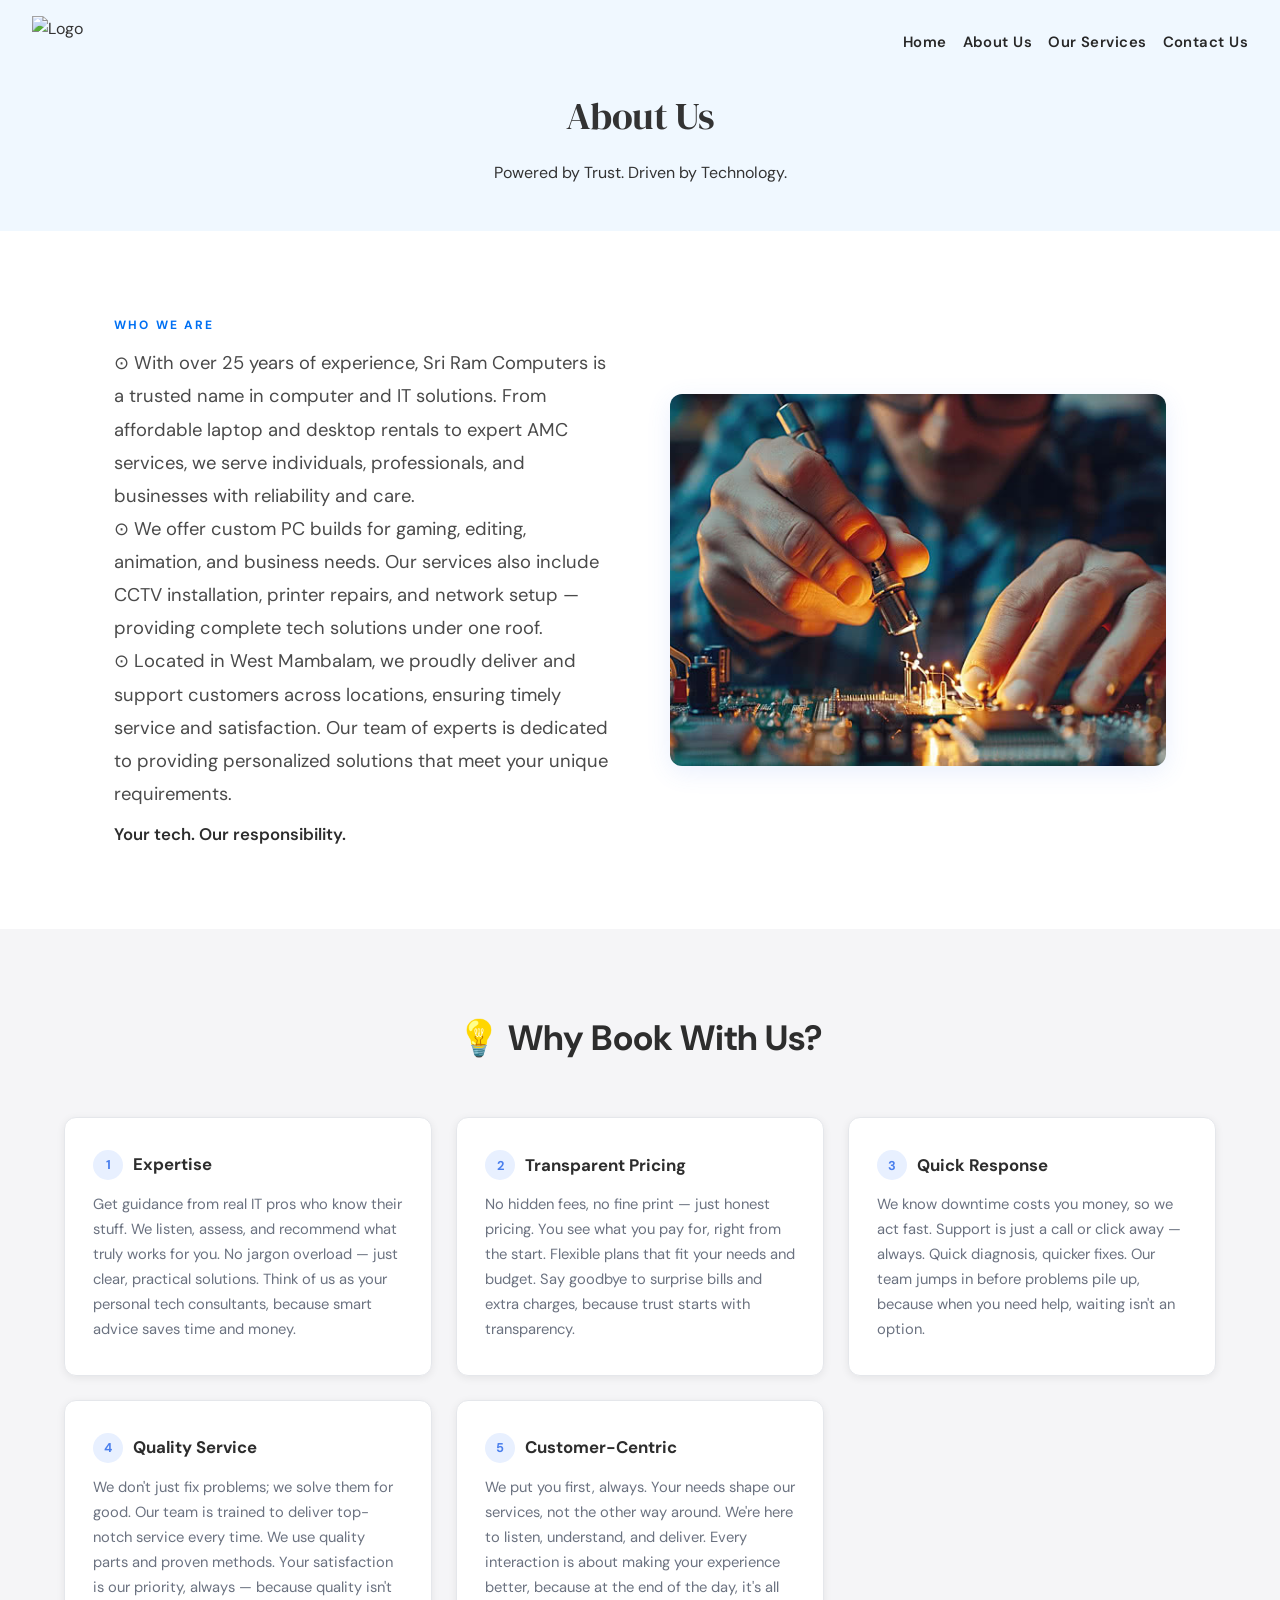
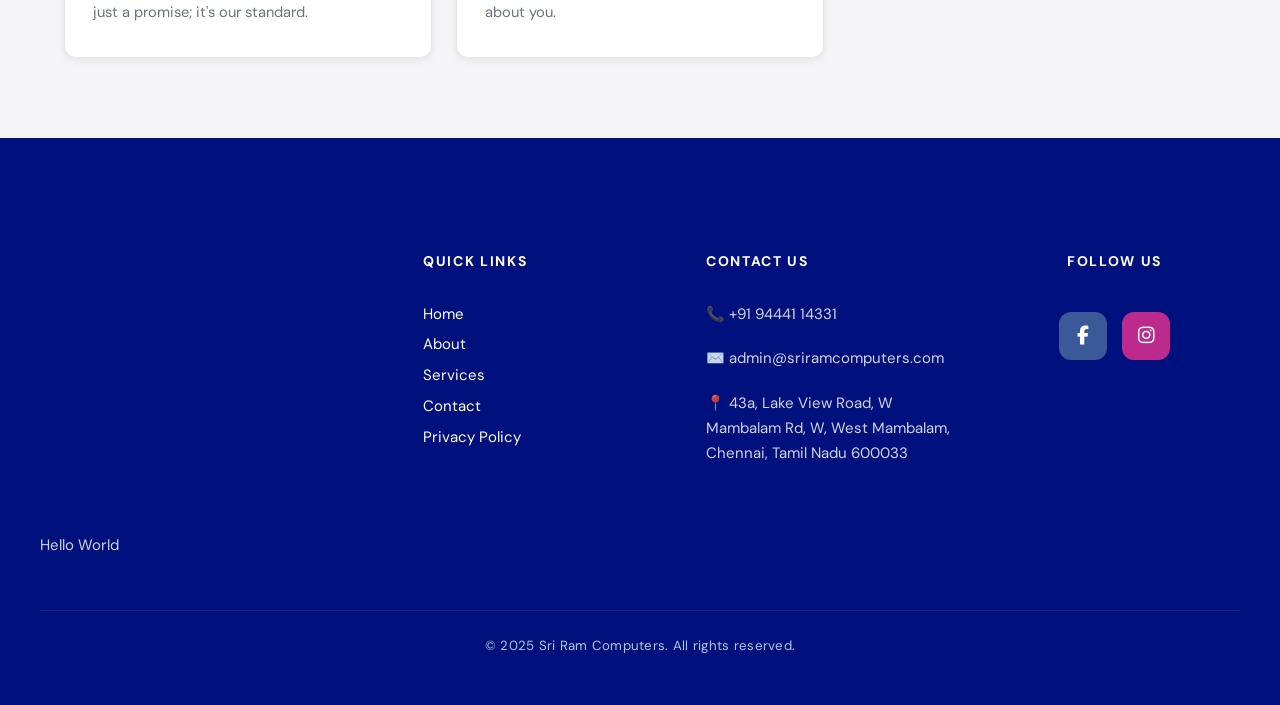
==== commit cef954c0: "IG its a final push" ====
--- a/about.html
+++ b/about.html
@@ -748,7 +748,7 @@
   <div class="about-container">
     <div class="text-container reveal">
       <h3>Who We Are</h3>
-      <p>⊙ With over 20 years of experience, Sri Ram Computers is a trusted name in computer and IT solutions. From
+      <p>⊙ With over 25 years of experience, Sri Ram Computers is a trusted name in computer and IT solutions. From
         affordable laptop and desktop rentals to expert AMC services, we serve individuals, professionals, and
         businesses with reliability and care.</p>
       <p>⊙ We offer custom PC builds for gaming, editing, animation, and business needs. Our services also include CCTV
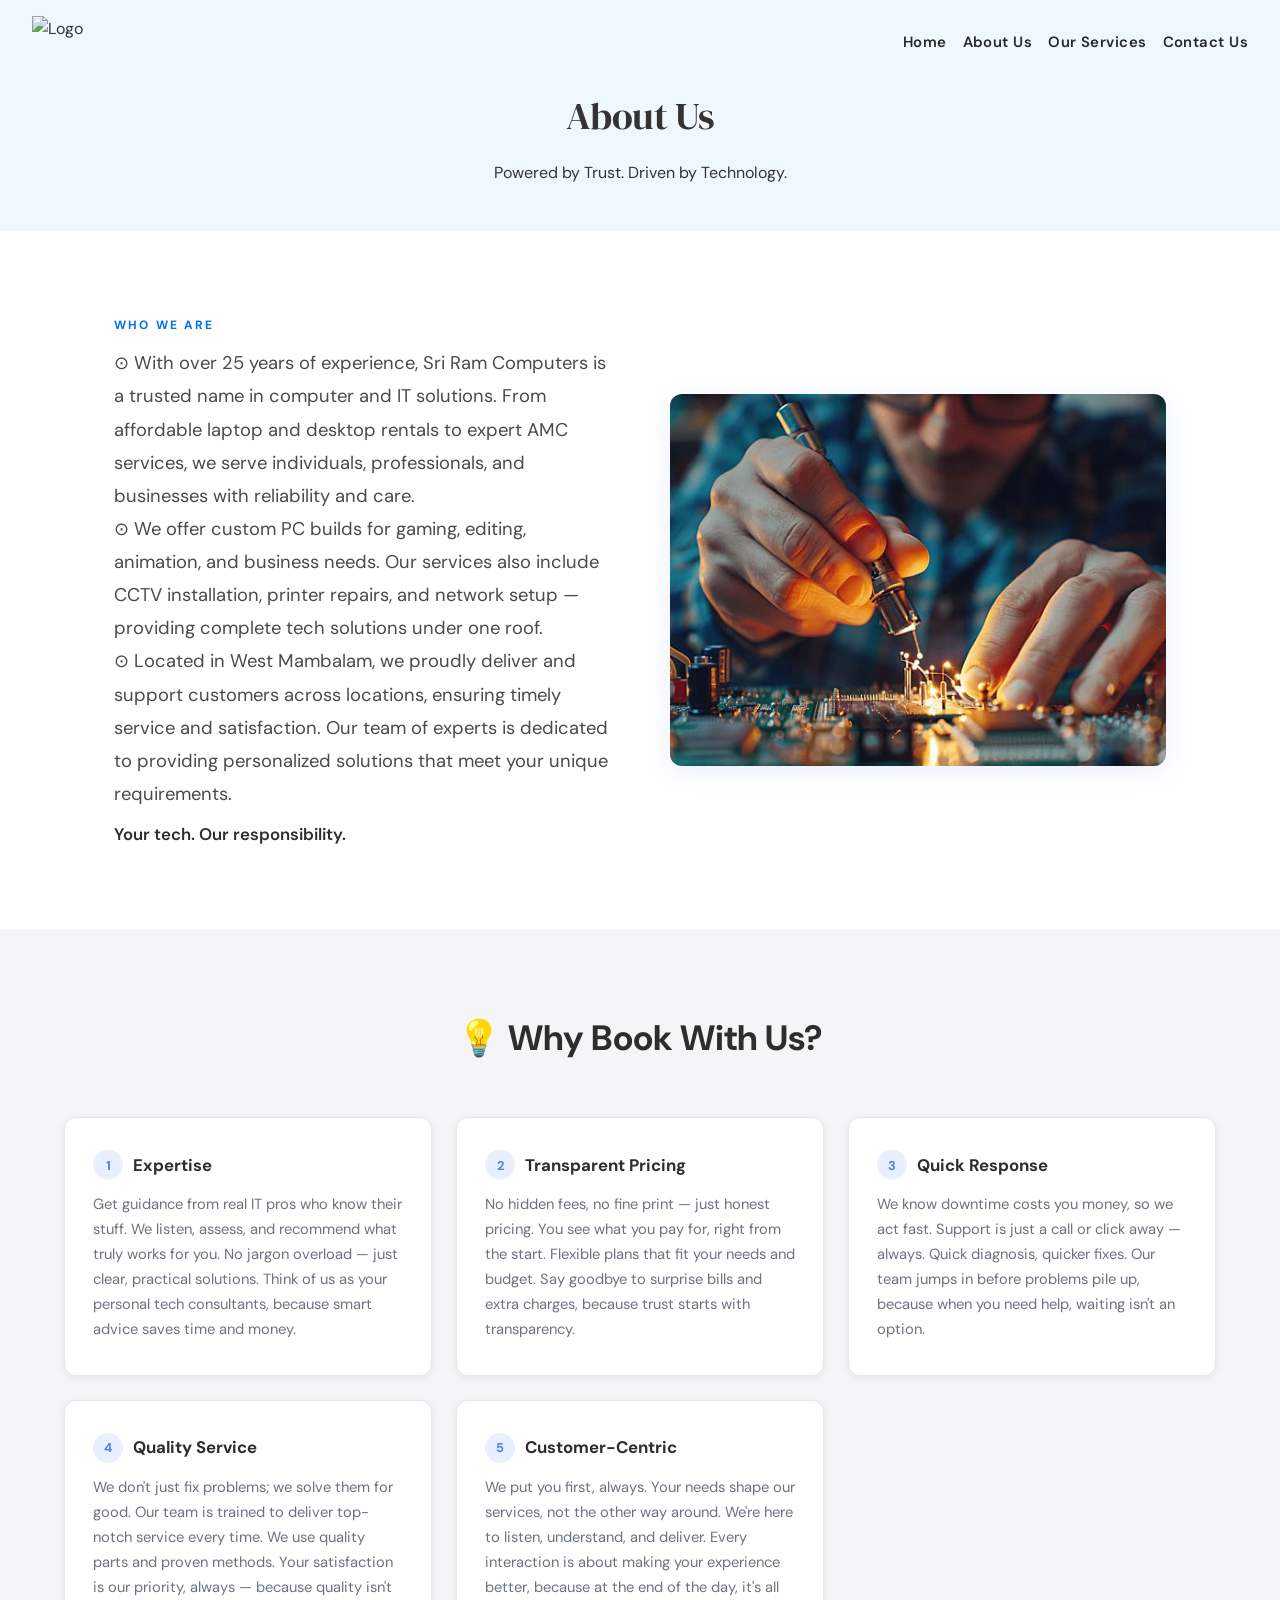
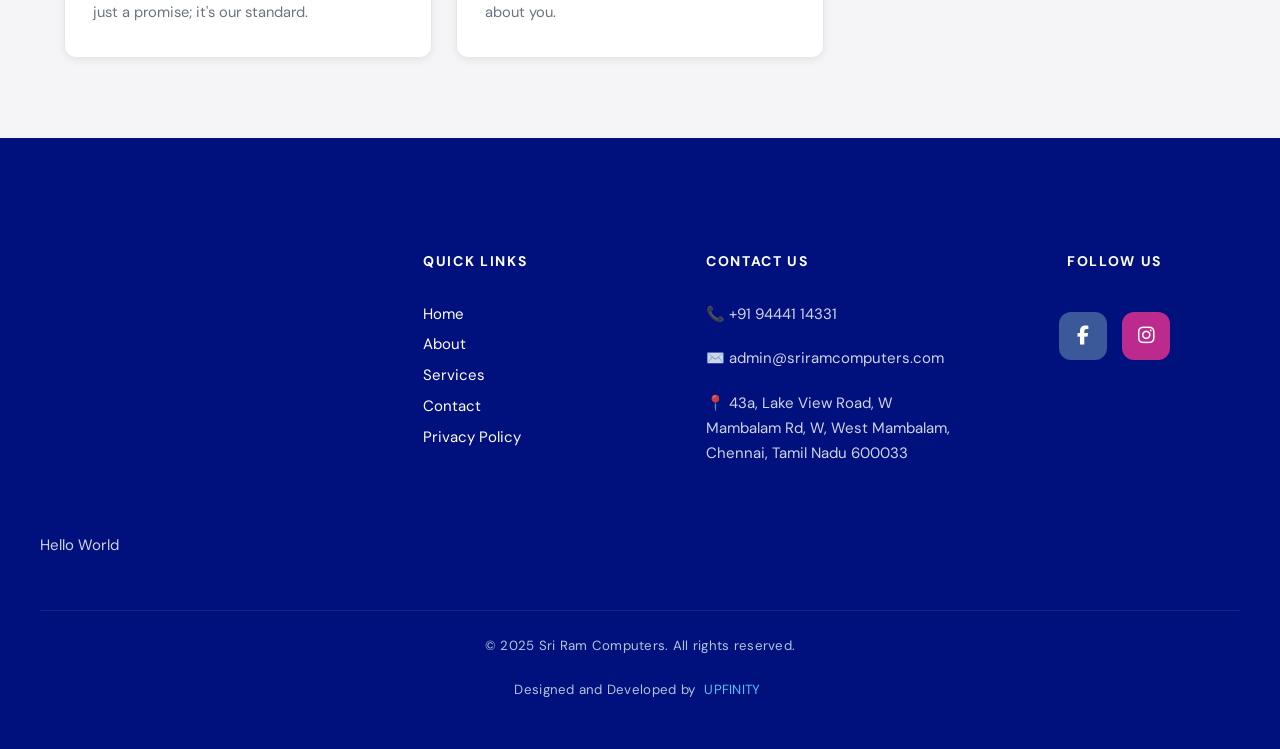
==== commit 409f7547: "fixed responsiveness and google analytics verification script" ====
--- a/about.html
+++ b/about.html
@@ -858,7 +858,8 @@
 
       <!-- Social and Copyright -->
       <div class="footer-bottom">
-        <p>© 2025 Sri Ram Computers. All rights reserved.</p>
+        <p>© 2025 Sri Ram Computers. All rights reserved.</p><br>
+        <p>Designed and Developed by <a href="https://upfinity-git.github.io/upfinity-site/">UPFINITY</a></p>
       </div>
     </div>
   </footer>
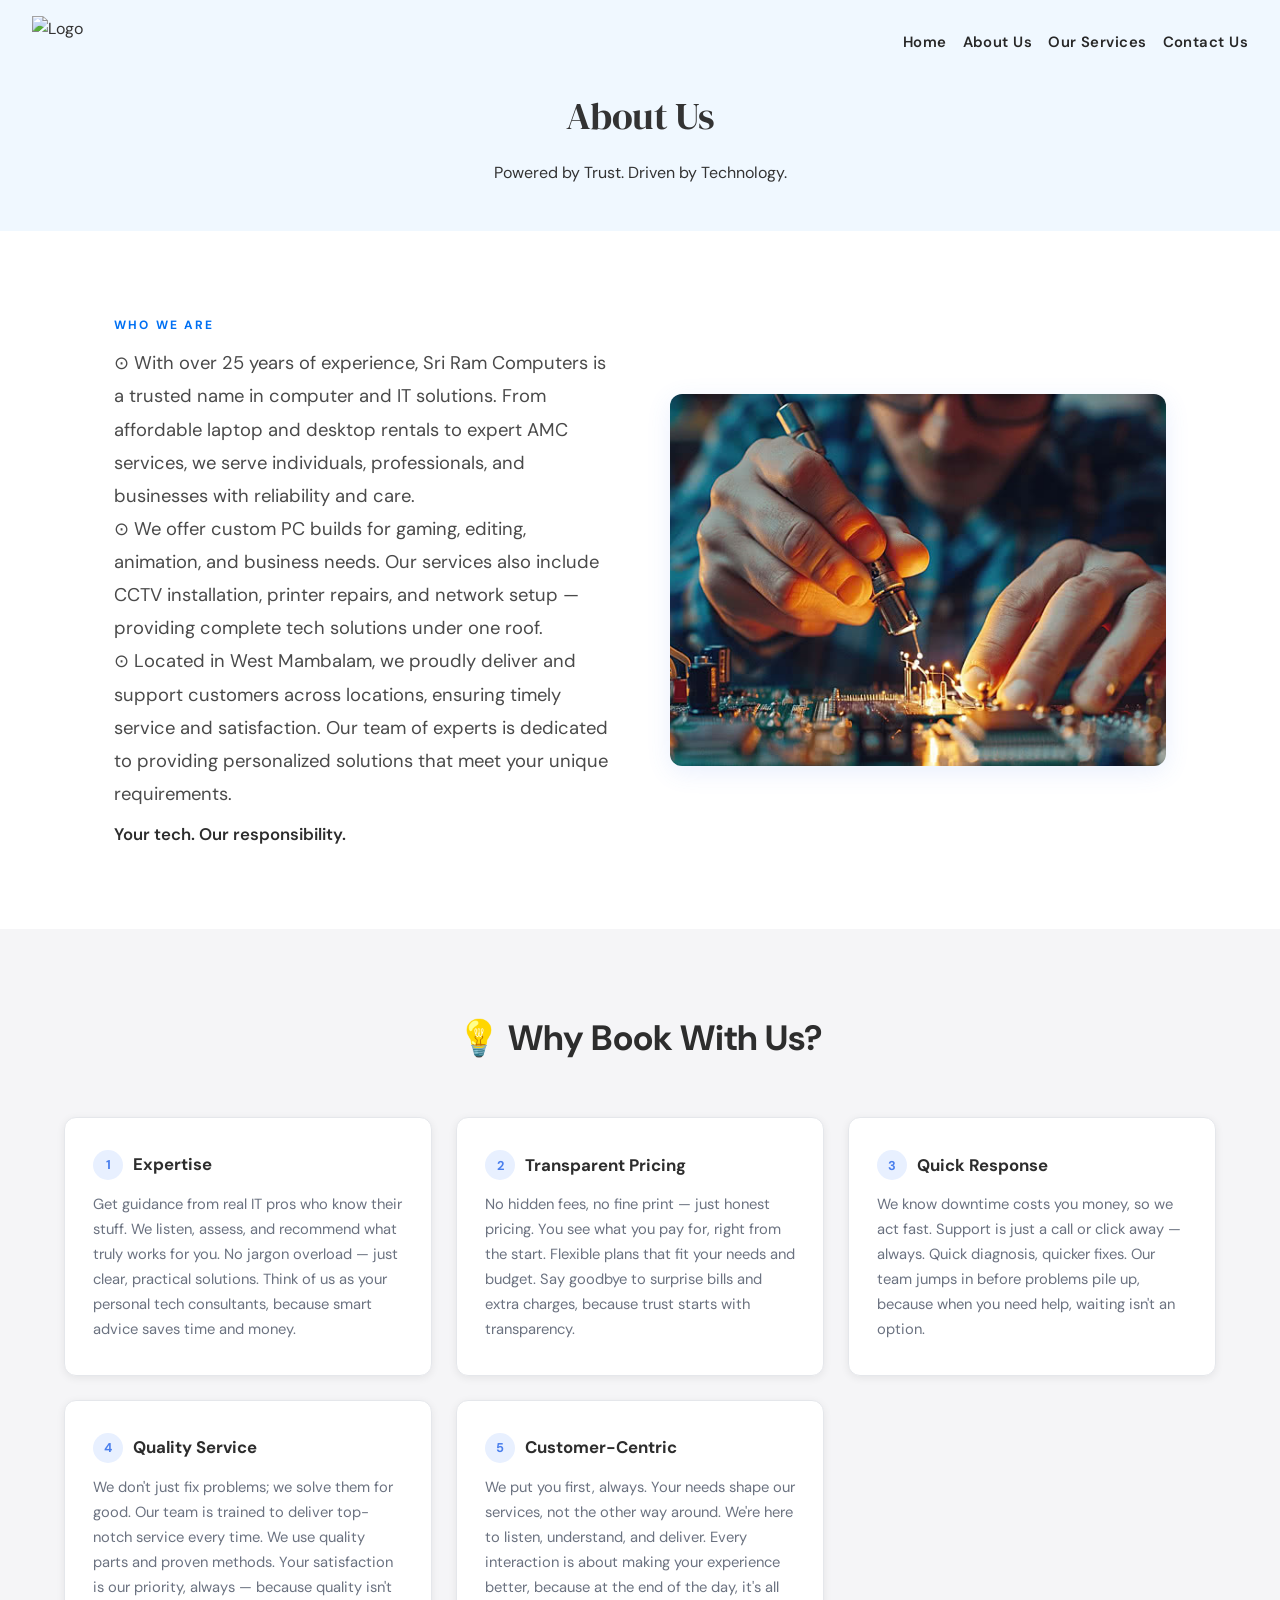
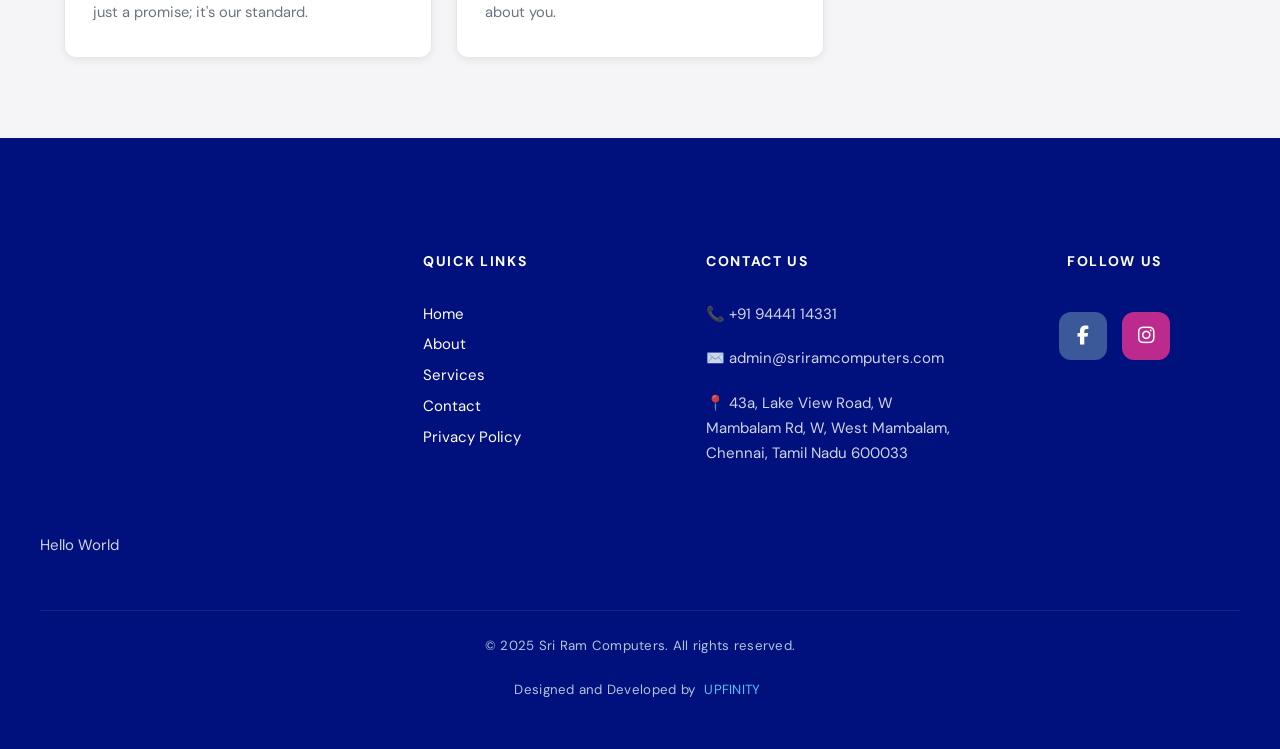
==== commit 2f6ecc52: "Update UPFINITY link in footer" ====
--- a/about.html
+++ b/about.html
@@ -859,7 +859,7 @@
       <!-- Social and Copyright -->
       <div class="footer-bottom">
         <p>© 2025 Sri Ram Computers. All rights reserved.</p><br>
-        <p>Designed and Developed by <a href="https://upfinity-git.github.io/upfinity-site/">UPFINITY</a></p>
+        <p>Designed and Developed by <a href="https://upfinity.netlify.app">UPFINITY</a></p>
       </div>
     </div>
   </footer>
@@ -899,4 +899,4 @@
 
 </body>
 
-</html>+</html>
